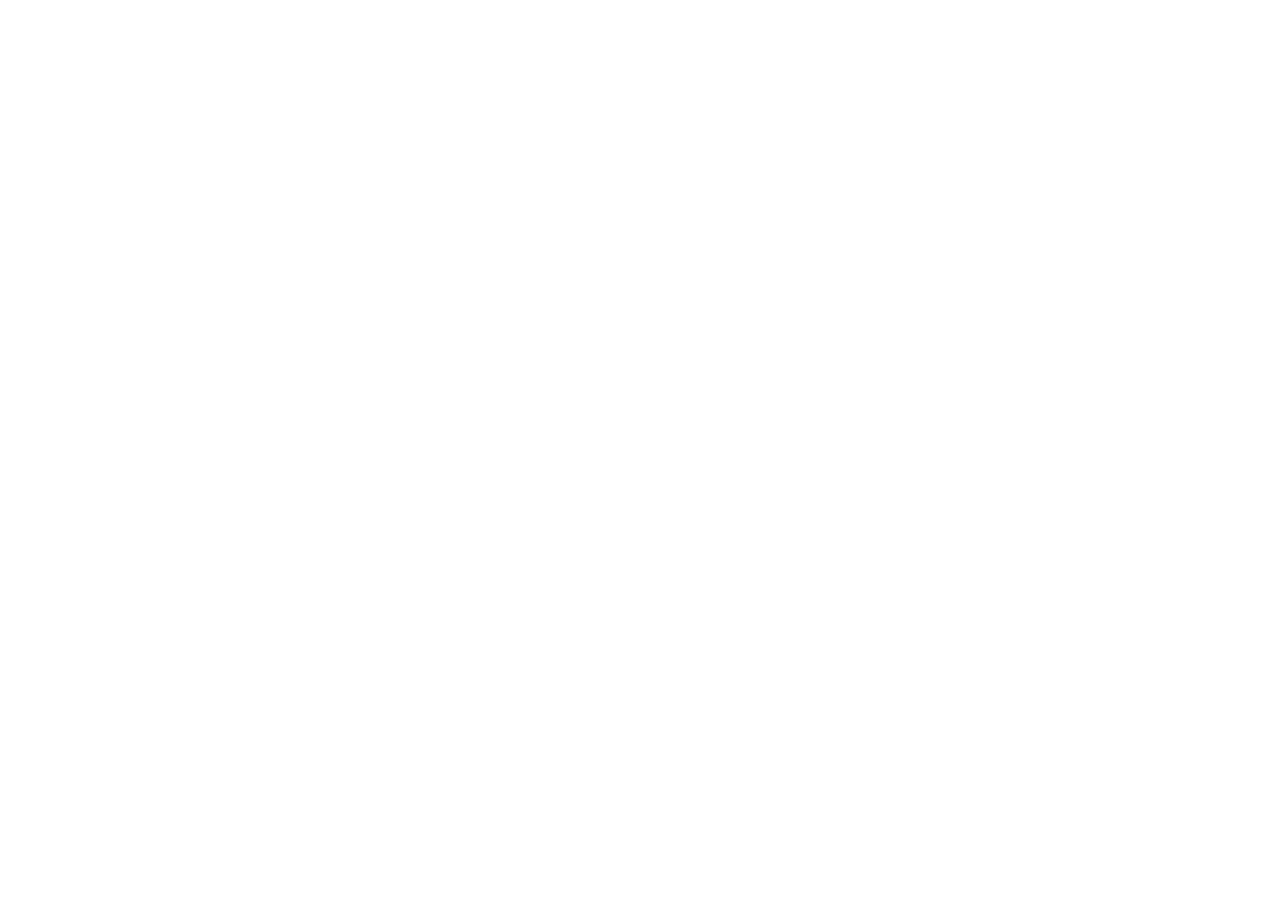
==== index.html @ 223f1723 "登录和注册" ====
<!DOCTYPE html>
<html lang="zh-CN">

<head>
    <meta charset="UTF-8">
    <meta name="viewport" content="width=device-width, initial-scale=1.0">
    <title>Document</title>
</head>

<body>

</body>

</html>
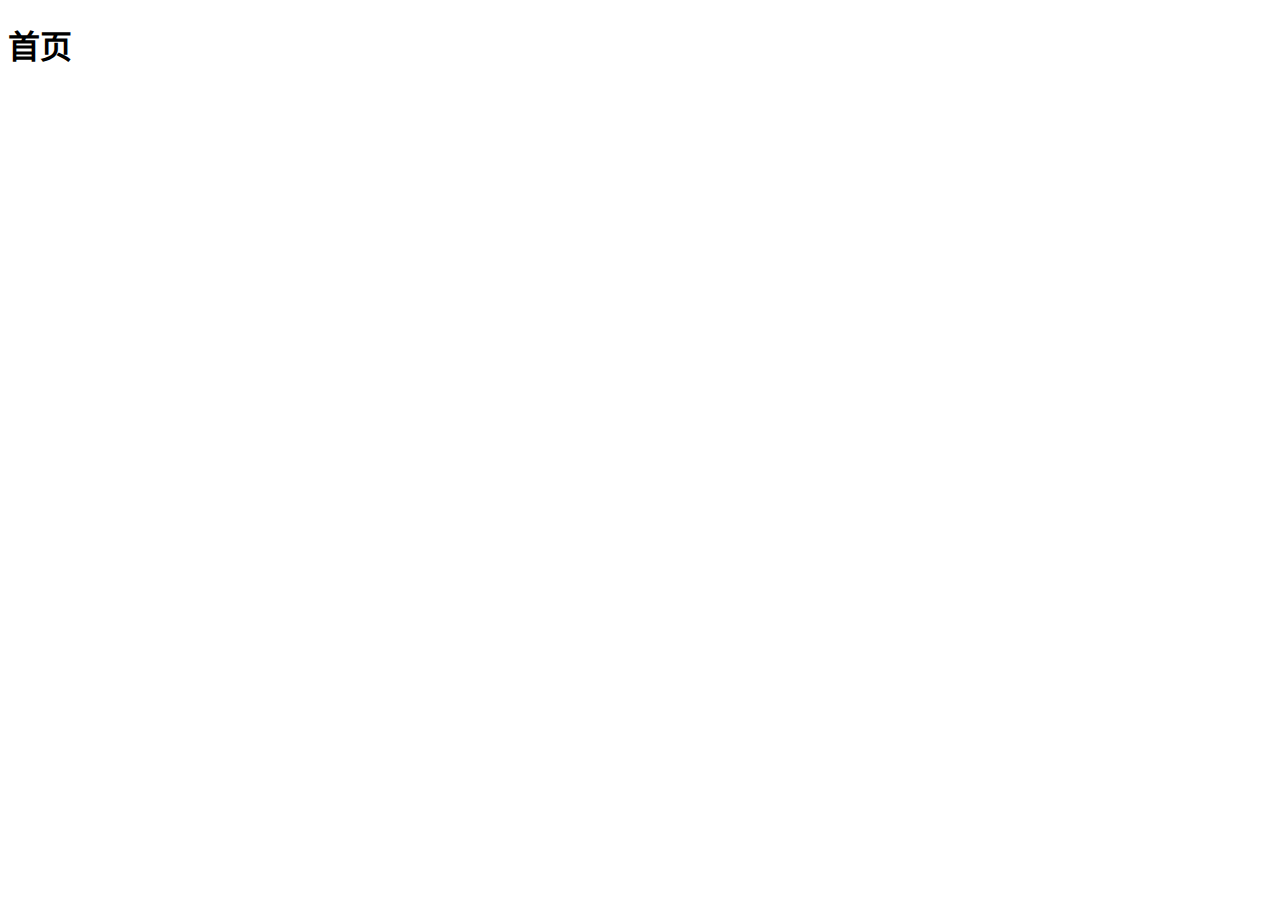
==== commit 1a90b1d8: "登录和注册功能完成" ====
--- a/index.html
+++ b/index.html
@@ -8,7 +8,7 @@
 </head>
 
 <body>
-
+    <h1>首页</h1>
 </body>
 
 </html>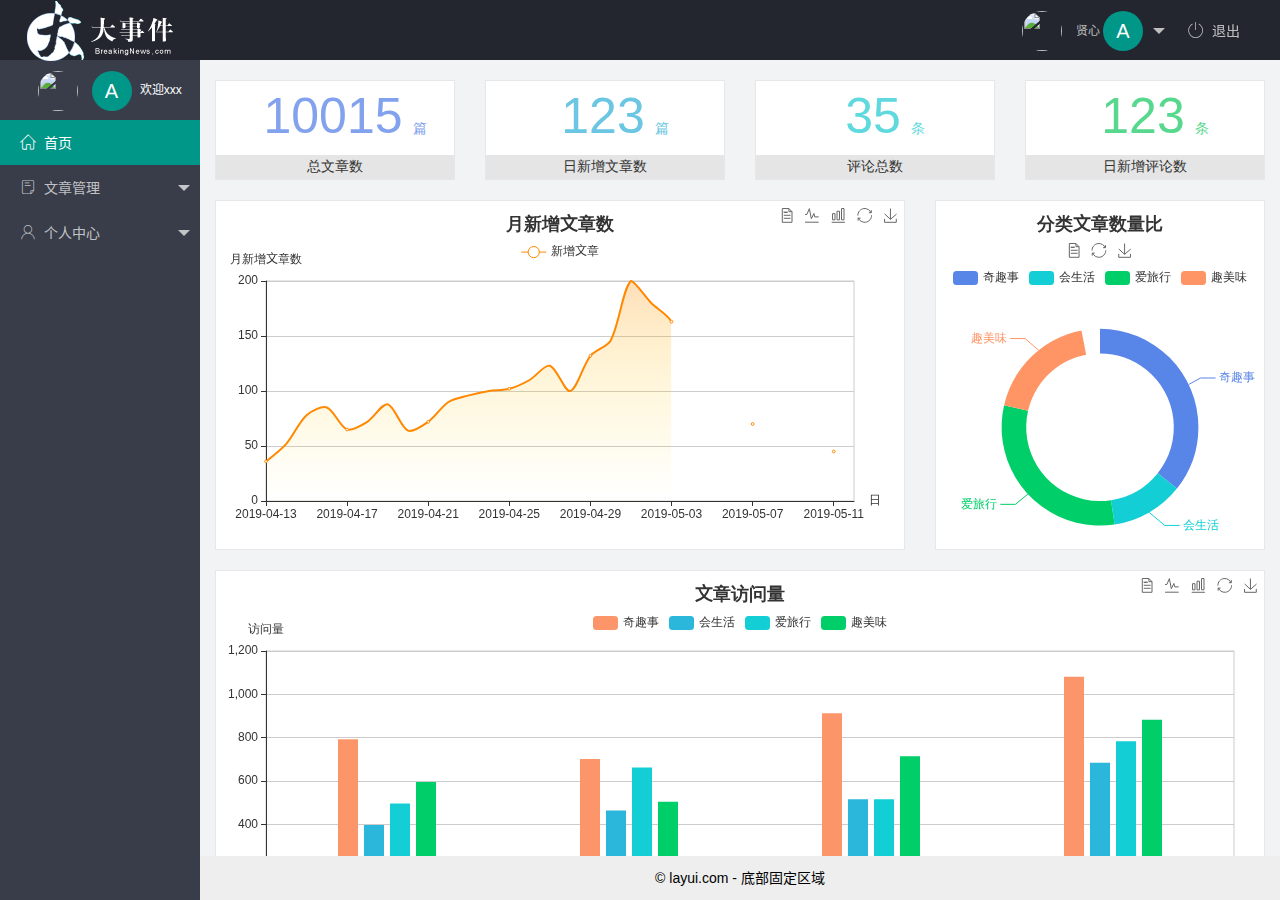
==== commit 6b4eba27: "主页功能完成" ====
--- a/index.html
+++ b/index.html
@@ -4,11 +4,83 @@
 <head>
     <meta charset="UTF-8">
     <meta name="viewport" content="width=device-width, initial-scale=1.0">
-    <title>Document</title>
+    <title>大事件后天首页</title>
+    <link rel="stylesheet" href="/assets/lib/layui/css/layui.css">
+    <!-- 第三方图标字体库 -->
+    <link rel="stylesheet" href="/assets/fonts/iconfont.css">
+    <link rel="stylesheet" href="/assets/css/index.css">
 </head>
 
-<body>
-    <h1>首页</h1>
+<body class="layui-layout-body">
+    <div class="layui-layout layui-layout-admin">
+        <div class="layui-header">
+            <div class="layui-logo">
+                <img src="/assets/images/logo.png" alt="">
+            </div>
+            <ul class="layui-nav layui-layout-right">
+                <li class="layui-nav-item">
+                    <!-- 顶部头像 -->
+                    <a href="javascript:;" class="userinfo">
+                        <img src="http://t.cn/RCzsdCq" class="layui-nav-img"> 贤心
+                        <span class="text-avatar">A</span>
+                    </a>
+                    <dl class="layui-nav-child">
+                        <dd><a href="">基本资料</a></dd>
+                        <dd><a href="">更换头像</a></dd>
+                        <dd><a href="">重置密码</a></dd>
+                    </dl>
+                </li>
+                <li class="layui-nav-item"><a href="javascript:;" id="btnLogout"><span class="iconfont">&#xe865;</span>退出</a></li>
+            </ul>
+        </div>
+
+        <div class="layui-side layui-bg-black">
+            <div class="layui-side-scroll">
+                <!-- 侧边栏头像去 -->
+                <div class="userinfo">
+                    <img src="http://t.cn/RCzsdCq" class="layui-nav-img">
+                    <span class="text-avatar">A</span>
+                    <span id="welcome">欢迎xxx</span>
+                </div>
+                <!-- 左侧导航区域（可配合layui已有的垂直导航） -->
+                <ul class="layui-nav layui-nav-tree" lay-shrink="all">
+                    <li class="layui-nav-item layui-this"><a href="/home/dashboard.html" target="fm"><span class="iconfont">&#xe6a9;</span>首页</a></li>
+                    <!-- 删除类，不让默认展开，layui-nav-itemed -->
+                    <li class="layui-nav-item">
+                        <a class="" href="javascript:;"><span class="iconfont">&#xe615;</span>文章管理</a>
+                        <dl class="layui-nav-child">
+                            <dd><a href="javascript:;"><i class="layui-icon layui-icon-app"></i> 文章类别</a></dd>
+                            <dd><a href="javascript:;"><i class="layui-icon layui-icon-list"></i>文章列表</a></dd>
+                            <dd><a href="javascript:;"><i class="layui-icon layui-icon-app"></i>发布文章</a></dd>
+                        </dl>
+                    </li>
+                    <li class="layui-nav-item">
+                        <a href="javascript:;"><span class="iconfont">&#xe614;</span>个人中心</a>
+                        <dl class="layui-nav-child">
+                            <dd><a href="javascript:;"><i class="layui-icon layui-icon-app"></i>基本资料</a></dd>
+                            <dd><a href="javascript:;"><i class="layui-icon layui-icon-app"></i>更换头像</a></dd>
+                            <dd><a href="javascript:;"><i class="layui-icon layui-icon-set-sm"></i>重置密码</a></dd>
+                        </dl>
+                    </li>
+
+                </ul>
+            </div>
+        </div>
+
+        <div class="layui-body">
+            <!-- 内容主体区域 -->
+            <iframe name="fm" src="/home/dashboard.html" frameborder="0"></iframe>
+        </div>
+
+        <div class="layui-footer">
+            <!-- 底部固定区域 -->
+            © layui.com - 底部固定区域
+        </div>
+    </div>
+    <script src="/assets/lib/layui/layui.all.js"></script>
+    <script src="/assets/lib/jquery.js"></script>
+    <script src="/assets/js/baseAPI.js"></script>
+    <script src="/assets/js/index.js"></script>
 </body>
 
 </html>--- a/assets/lib/layui/css/layui.css
+++ b/assets/lib/layui/css/layui.css
@@ -0,0 +1,2 @@
+/** layui-v2.5.5 MIT License By https://www.layui.com */
+ .layui-inline,img{display:inline-block;vertical-align:middle}h1,h2,h3,h4,h5,h6{font-weight:400}.layui-edge,.layui-header,.layui-inline,.layui-main{position:relative}.layui-body,.layui-edge,.layui-elip{overflow:hidden}.layui-btn,.layui-edge,.layui-inline,img{vertical-align:middle}.layui-btn,.layui-disabled,.layui-icon,.layui-unselect{-moz-user-select:none;-webkit-user-select:none;-ms-user-select:none}.layui-elip,.layui-form-checkbox span,.layui-form-pane .layui-form-label{text-overflow:ellipsis;white-space:nowrap}.layui-breadcrumb,.layui-tree-btnGroup{visibility:hidden}blockquote,body,button,dd,div,dl,dt,form,h1,h2,h3,h4,h5,h6,input,li,ol,p,pre,td,textarea,th,ul{margin:0;padding:0;-webkit-tap-highlight-color:rgba(0,0,0,0)}a:active,a:hover{outline:0}img{border:none}li{list-style:none}table{border-collapse:collapse;border-spacing:0}h4,h5,h6{font-size:100%}button,input,optgroup,option,select,textarea{font-family:inherit;font-size:inherit;font-style:inherit;font-weight:inherit;outline:0}pre{white-space:pre-wrap;white-space:-moz-pre-wrap;white-space:-pre-wrap;white-space:-o-pre-wrap;word-wrap:break-word}body{line-height:24px;font:14px Helvetica Neue,Helvetica,PingFang SC,Tahoma,Arial,sans-serif}hr{height:1px;margin:10px 0;border:0;clear:both}a{color:#333;text-decoration:none}a:hover{color:#777}a cite{font-style:normal;*cursor:pointer}.layui-border-box,.layui-border-box *{box-sizing:border-box}.layui-box,.layui-box *{box-sizing:content-box}.layui-clear{clear:both;*zoom:1}.layui-clear:after{content:'\20';clear:both;*zoom:1;display:block;height:0}.layui-inline{*display:inline;*zoom:1}.layui-edge{display:inline-block;width:0;height:0;border-width:6px;border-style:dashed;border-color:transparent}.layui-edge-top{top:-4px;border-bottom-color:#999;border-bottom-style:solid}.layui-edge-right{border-left-color:#999;border-left-style:solid}.layui-edge-bottom{top:2px;border-top-color:#999;border-top-style:solid}.layui-edge-left{border-right-color:#999;border-right-style:solid}.layui-disabled,.layui-disabled:hover{color:#d2d2d2!important;cursor:not-allowed!important}.layui-circle{border-radius:100%}.layui-show{display:block!important}.layui-hide{display:none!important}@font-face{font-family:layui-icon;src:url(../font/iconfont.eot?v=250);src:url(../font/iconfont.eot?v=250#iefix) format('embedded-opentype'),url(../font/iconfont.woff2?v=250) format('woff2'),url(../font/iconfont.woff?v=250) format('woff'),url(../font/iconfont.ttf?v=250) format('truetype'),url(../font/iconfont.svg?v=250#layui-icon) format('svg')}.layui-icon{font-family:layui-icon!important;font-size:16px;font-style:normal;-webkit-font-smoothing:antialiased;-moz-osx-font-smoothing:grayscale}.layui-icon-reply-fill:before{content:"\e611"}.layui-icon-set-fill:before{content:"\e614"}.layui-icon-menu-fill:before{content:"\e60f"}.layui-icon-search:before{content:"\e615"}.layui-icon-share:before{content:"\e641"}.layui-icon-set-sm:before{content:"\e620"}.layui-icon-engine:before{content:"\e628"}.layui-icon-close:before{content:"\1006"}.layui-icon-close-fill:before{content:"\1007"}.layui-icon-chart-screen:before{content:"\e629"}.layui-icon-star:before{content:"\e600"}.layui-icon-circle-dot:before{content:"\e617"}.layui-icon-chat:before{content:"\e606"}.layui-icon-release:before{content:"\e609"}.layui-icon-list:before{content:"\e60a"}.layui-icon-chart:before{content:"\e62c"}.layui-icon-ok-circle:before{content:"\1005"}.layui-icon-layim-theme:before{content:"\e61b"}.layui-icon-table:before{content:"\e62d"}.layui-icon-right:before{content:"\e602"}.layui-icon-left:before{content:"\e603"}.layui-icon-cart-simple:before{content:"\e698"}.layui-icon-face-cry:before{content:"\e69c"}.layui-icon-face-smile:before{content:"\e6af"}.layui-icon-survey:before{content:"\e6b2"}.layui-icon-tree:before{content:"\e62e"}.layui-icon-upload-circle:before{content:"\e62f"}.layui-icon-add-circle:before{content:"\e61f"}.layui-icon-download-circle:before{content:"\e601"}.layui-icon-templeate-1:before{content:"\e630"}.layui-icon-util:before{content:"\e631"}.layui-icon-face-surprised:before{content:"\e664"}.layui-icon-edit:before{content:"\e642"}.layui-icon-speaker:before{content:"\e645"}.layui-icon-down:before{content:"\e61a"}.layui-icon-file:before{content:"\e621"}.layui-icon-layouts:before{content:"\e632"}.layui-icon-rate-half:before{content:"\e6c9"}.layui-icon-add-circle-fine:before{content:"\e608"}.layui-icon-prev-circle:before{content:"\e633"}.layui-icon-read:before{content:"\e705"}.layui-icon-404:before{content:"\e61c"}.layui-icon-carousel:before{content:"\e634"}.layui-icon-help:before{content:"\e607"}.layui-icon-code-circle:before{content:"\e635"}.layui-icon-water:before{content:"\e636"}.layui-icon-username:before{content:"\e66f"}.layui-icon-find-fill:before{content:"\e670"}.layui-icon-about:before{content:"\e60b"}.layui-icon-location:before{content:"\e715"}.layui-icon-up:before{content:"\e619"}.layui-icon-pause:before{content:"\e651"}.layui-icon-date:before{content:"\e637"}.layui-icon-layim-uploadfile:before{content:"\e61d"}.layui-icon-delete:before{content:"\e640"}.layui-icon-play:before{content:"\e652"}.layui-icon-top:before{content:"\e604"}.layui-icon-friends:before{content:"\e612"}.layui-icon-refresh-3:before{content:"\e9aa"}.layui-icon-ok:before{content:"\e605"}.layui-icon-layer:before{content:"\e638"}.layui-icon-face-smile-fine:before{content:"\e60c"}.layui-icon-dollar:before{content:"\e659"}.layui-icon-group:before{content:"\e613"}.layui-icon-layim-download:before{content:"\e61e"}.layui-icon-picture-fine:before{content:"\e60d"}.layui-icon-link:before{content:"\e64c"}.layui-icon-diamond:before{content:"\e735"}.layui-icon-log:before{content:"\e60e"}.layui-icon-rate-solid:before{content:"\e67a"}.layui-icon-fonts-del:before{content:"\e64f"}.layui-icon-unlink:before{content:"\e64d"}.layui-icon-fonts-clear:before{content:"\e639"}.layui-icon-triangle-r:before{content:"\e623"}.layui-icon-circle:before{content:"\e63f"}.layui-icon-radio:before{content:"\e643"}.layui-icon-align-center:before{content:"\e647"}.layui-icon-align-right:before{content:"\e648"}.layui-icon-align-left:before{content:"\e649"}.layui-icon-loading-1:before{content:"\e63e"}.layui-icon-return:before{content:"\e65c"}.layui-icon-fonts-strong:before{content:"\e62b"}.layui-icon-upload:before{content:"\e67c"}.layui-icon-dialogue:before{content:"\e63a"}.layui-icon-video:before{content:"\e6ed"}.layui-icon-headset:before{content:"\e6fc"}.layui-icon-cellphone-fine:before{content:"\e63b"}.layui-icon-add-1:before{content:"\e654"}.layui-icon-face-smile-b:before{content:"\e650"}.layui-icon-fonts-html:before{content:"\e64b"}.layui-icon-form:before{content:"\e63c"}.layui-icon-cart:before{content:"\e657"}.layui-icon-camera-fill:before{content:"\e65d"}.layui-icon-tabs:before{content:"\e62a"}.layui-icon-fonts-code:before{content:"\e64e"}.layui-icon-fire:before{content:"\e756"}.layui-icon-set:before{content:"\e716"}.layui-icon-fonts-u:before{content:"\e646"}.layui-icon-triangle-d:before{content:"\e625"}.layui-icon-tips:before{content:"\e702"}.layui-icon-picture:before{content:"\e64a"}.layui-icon-more-vertical:before{content:"\e671"}.layui-icon-flag:before{content:"\e66c"}.layui-icon-loading:before{content:"\e63d"}.layui-icon-fonts-i:before{content:"\e644"}.layui-icon-refresh-1:before{content:"\e666"}.layui-icon-rmb:before{content:"\e65e"}.layui-icon-home:before{content:"\e68e"}.layui-icon-user:before{content:"\e770"}.layui-icon-notice:before{content:"\e667"}.layui-icon-login-weibo:before{content:"\e675"}.layui-icon-voice:before{content:"\e688"}.layui-icon-upload-drag:before{content:"\e681"}.layui-icon-login-qq:before{content:"\e676"}.layui-icon-snowflake:before{content:"\e6b1"}.layui-icon-file-b:before{content:"\e655"}.layui-icon-template:before{content:"\e663"}.layui-icon-auz:before{content:"\e672"}.layui-icon-console:before{content:"\e665"}.layui-icon-app:before{content:"\e653"}.layui-icon-prev:before{content:"\e65a"}.layui-icon-website:before{content:"\e7ae"}.layui-icon-next:before{content:"\e65b"}.layui-icon-component:before{content:"\e857"}.layui-icon-more:before{content:"\e65f"}.layui-icon-login-wechat:before{content:"\e677"}.layui-icon-shrink-right:before{content:"\e668"}.layui-icon-spread-left:before{content:"\e66b"}.layui-icon-camera:before{content:"\e660"}.layui-icon-note:before{content:"\e66e"}.layui-icon-refresh:before{content:"\e669"}.layui-icon-female:before{content:"\e661"}.layui-icon-male:before{content:"\e662"}.layui-icon-password:before{content:"\e673"}.layui-icon-senior:before{content:"\e674"}.layui-icon-theme:before{content:"\e66a"}.layui-icon-tread:before{content:"\e6c5"}.layui-icon-praise:before{content:"\e6c6"}.layui-icon-star-fill:before{content:"\e658"}.layui-icon-rate:before{content:"\e67b"}.layui-icon-template-1:before{content:"\e656"}.layui-icon-vercode:before{content:"\e679"}.layui-icon-cellphone:before{content:"\e678"}.layui-icon-screen-full:before{content:"\e622"}.layui-icon-screen-restore:before{content:"\e758"}.layui-icon-cols:before{content:"\e610"}.layui-icon-export:before{content:"\e67d"}.layui-icon-print:before{content:"\e66d"}.layui-icon-slider:before{content:"\e714"}.layui-icon-addition:before{content:"\e624"}.layui-icon-subtraction:before{content:"\e67e"}.layui-icon-service:before{content:"\e626"}.layui-icon-transfer:before{content:"\e691"}.layui-main{width:1140px;margin:0 auto}.layui-header{z-index:1000;height:60px}.layui-header a:hover{transition:all .5s;-webkit-transition:all .5s}.layui-side{position:fixed;left:0;top:0;bottom:0;z-index:999;width:200px;overflow-x:hidden}.layui-side-scroll{position:relative;width:220px;height:100%;overflow-x:hidden}.layui-body{position:absolute;left:200px;right:0;top:0;bottom:0;z-index:998;width:auto;overflow-y:auto;box-sizing:border-box}.layui-layout-body{overflow:hidden}.layui-layout-admin .layui-header{background-color:#23262E}.layui-layout-admin .layui-side{top:60px;width:200px;overflow-x:hidden}.layui-layout-admin .layui-body{position:fixed;top:60px;bottom:44px}.layui-layout-admin .layui-main{width:auto;margin:0 15px}.layui-layout-admin .layui-footer{position:fixed;left:200px;right:0;bottom:0;height:44px;line-height:44px;padding:0 15px;background-color:#eee}.layui-layout-admin .layui-logo{position:absolute;left:0;top:0;width:200px;height:100%;line-height:60px;text-align:center;color:#009688;font-size:16px}.layui-layout-admin .layui-header .layui-nav{background:0 0}.layui-layout-left{position:absolute!important;left:200px;top:0}.layui-layout-right{position:absolute!important;right:0;top:0}.layui-container{position:relative;margin:0 auto;padding:0 15px;box-sizing:border-box}.layui-fluid{position:relative;margin:0 auto;padding:0 15px}.layui-row:after,.layui-row:before{content:'';display:block;clear:both}.layui-col-lg1,.layui-col-lg10,.layui-col-lg11,.layui-col-lg12,.layui-col-lg2,.layui-col-lg3,.layui-col-lg4,.layui-col-lg5,.layui-col-lg6,.layui-col-lg7,.layui-col-lg8,.layui-col-lg9,.layui-col-md1,.layui-col-md10,.layui-col-md11,.layui-col-md12,.layui-col-md2,.layui-col-md3,.layui-col-md4,.layui-col-md5,.layui-col-md6,.layui-col-md7,.layui-col-md8,.layui-col-md9,.layui-col-sm1,.layui-col-sm10,.layui-col-sm11,.layui-col-sm12,.layui-col-sm2,.layui-col-sm3,.layui-col-sm4,.layui-col-sm5,.layui-col-sm6,.layui-col-sm7,.layui-col-sm8,.layui-col-sm9,.layui-col-xs1,.layui-col-xs10,.layui-col-xs11,.layui-col-xs12,.layui-col-xs2,.layui-col-xs3,.layui-col-xs4,.layui-col-xs5,.layui-col-xs6,.layui-col-xs7,.layui-col-xs8,.layui-col-xs9{position:relative;display:block;box-sizing:border-box}.layui-col-xs1,.layui-col-xs10,.layui-col-xs11,.layui-col-xs12,.layui-col-xs2,.layui-col-xs3,.layui-col-xs4,.layui-col-xs5,.layui-col-xs6,.layui-col-xs7,.layui-col-xs8,.layui-col-xs9{float:left}.layui-col-xs1{width:8.33333333%}.layui-col-xs2{width:16.66666667%}.layui-col-xs3{width:25%}.layui-col-xs4{width:33.33333333%}.layui-col-xs5{width:41.66666667%}.layui-col-xs6{width:50%}.layui-col-xs7{width:58.33333333%}.layui-col-xs8{width:66.66666667%}.layui-col-xs9{width:75%}.layui-col-xs10{width:83.33333333%}.layui-col-xs11{width:91.66666667%}.layui-col-xs12{width:100%}.layui-col-xs-offset1{margin-left:8.33333333%}.layui-col-xs-offset2{margin-left:16.66666667%}.layui-col-xs-offset3{margin-left:25%}.layui-col-xs-offset4{margin-left:33.33333333%}.layui-col-xs-offset5{margin-left:41.66666667%}.layui-col-xs-offset6{margin-left:50%}.layui-col-xs-offset7{margin-left:58.33333333%}.layui-col-xs-offset8{margin-left:66.66666667%}.layui-col-xs-offset9{margin-left:75%}.layui-col-xs-offset10{margin-left:83.33333333%}.layui-col-xs-offset11{margin-left:91.66666667%}.layui-col-xs-offset12{margin-left:100%}@media screen and (max-width:768px){.layui-hide-xs{display:none!important}.layui-show-xs-block{display:block!important}.layui-show-xs-inline{display:inline!important}.layui-show-xs-inline-block{display:inline-block!important}}@media screen and (min-width:768px){.layui-container{width:750px}.layui-hide-sm{display:none!important}.layui-show-sm-block{display:block!important}.layui-show-sm-inline{display:inline!important}.layui-show-sm-inline-block{display:inline-block!important}.layui-col-sm1,.layui-col-sm10,.layui-col-sm11,.layui-col-sm12,.layui-col-sm2,.layui-col-sm3,.layui-col-sm4,.layui-col-sm5,.layui-col-sm6,.layui-col-sm7,.layui-col-sm8,.layui-col-sm9{float:left}.layui-col-sm1{width:8.33333333%}.layui-col-sm2{width:16.66666667%}.layui-col-sm3{width:25%}.layui-col-sm4{width:33.33333333%}.layui-col-sm5{width:41.66666667%}.layui-col-sm6{width:50%}.layui-col-sm7{width:58.33333333%}.layui-col-sm8{width:66.66666667%}.layui-col-sm9{width:75%}.layui-col-sm10{width:83.33333333%}.layui-col-sm11{width:91.66666667%}.layui-col-sm12{width:100%}.layui-col-sm-offset1{margin-left:8.33333333%}.layui-col-sm-offset2{margin-left:16.66666667%}.layui-col-sm-offset3{margin-left:25%}.layui-col-sm-offset4{margin-left:33.33333333%}.layui-col-sm-offset5{margin-left:41.66666667%}.layui-col-sm-offset6{margin-left:50%}.layui-col-sm-offset7{margin-left:58.33333333%}.layui-col-sm-offset8{margin-left:66.66666667%}.layui-col-sm-offset9{margin-left:75%}.layui-col-sm-offset10{margin-left:83.33333333%}.layui-col-sm-offset11{margin-left:91.66666667%}.layui-col-sm-offset12{margin-left:100%}}@media screen and (min-width:992px){.layui-container{width:970px}.layui-hide-md{display:none!important}.layui-show-md-block{display:block!important}.layui-show-md-inline{display:inline!important}.layui-show-md-inline-block{display:inline-block!important}.layui-col-md1,.layui-col-md10,.layui-col-md11,.layui-col-md12,.layui-col-md2,.layui-col-md3,.layui-col-md4,.layui-col-md5,.layui-col-md6,.layui-col-md7,.layui-col-md8,.layui-col-md9{float:left}.layui-col-md1{width:8.33333333%}.layui-col-md2{width:16.66666667%}.layui-col-md3{width:25%}.layui-col-md4{width:33.33333333%}.layui-col-md5{width:41.66666667%}.layui-col-md6{width:50%}.layui-col-md7{width:58.33333333%}.layui-col-md8{width:66.66666667%}.layui-col-md9{width:75%}.layui-col-md10{width:83.33333333%}.layui-col-md11{width:91.66666667%}.layui-col-md12{width:100%}.layui-col-md-offset1{margin-left:8.33333333%}.layui-col-md-offset2{margin-left:16.66666667%}.layui-col-md-offset3{margin-left:25%}.layui-col-md-offset4{margin-left:33.33333333%}.layui-col-md-offset5{margin-left:41.66666667%}.layui-col-md-offset6{margin-left:50%}.layui-col-md-offset7{margin-left:58.33333333%}.layui-col-md-offset8{margin-left:66.66666667%}.layui-col-md-offset9{margin-left:75%}.layui-col-md-offset10{margin-left:83.33333333%}.layui-col-md-offset11{margin-left:91.66666667%}.layui-col-md-offset12{margin-left:100%}}@media screen and (min-width:1200px){.layui-container{width:1170px}.layui-hide-lg{display:none!important}.layui-show-lg-block{display:block!important}.layui-show-lg-inline{display:inline!important}.layui-show-lg-inline-block{display:inline-block!important}.layui-col-lg1,.layui-col-lg10,.layui-col-lg11,.layui-col-lg12,.layui-col-lg2,.layui-col-lg3,.layui-col-lg4,.layui-col-lg5,.layui-col-lg6,.layui-col-lg7,.layui-col-lg8,.layui-col-lg9{float:left}.layui-col-lg1{width:8.33333333%}.layui-col-lg2{width:16.66666667%}.layui-col-lg3{width:25%}.layui-col-lg4{width:33.33333333%}.layui-col-lg5{width:41.66666667%}.layui-col-lg6{width:50%}.layui-col-lg7{width:58.33333333%}.layui-col-lg8{width:66.66666667%}.layui-col-lg9{width:75%}.layui-col-lg10{width:83.33333333%}.layui-col-lg11{width:91.66666667%}.layui-col-lg12{width:100%}.layui-col-lg-offset1{margin-left:8.33333333%}.layui-col-lg-offset2{margin-left:16.66666667%}.layui-col-lg-offset3{margin-left:25%}.layui-col-lg-offset4{margin-left:33.33333333%}.layui-col-lg-offset5{margin-left:41.66666667%}.layui-col-lg-offset6{margin-left:50%}.layui-col-lg-offset7{margin-left:58.33333333%}.layui-col-lg-offset8{margin-left:66.66666667%}.layui-col-lg-offset9{margin-left:75%}.layui-col-lg-offset10{margin-left:83.33333333%}.layui-col-lg-offset11{margin-left:91.66666667%}.layui-col-lg-offset12{margin-left:100%}}.layui-col-space1{margin:-.5px}.layui-col-space1>*{padding:.5px}.layui-col-space3{margin:-1.5px}.layui-col-space3>*{padding:1.5px}.layui-col-space5{margin:-2.5px}.layui-col-space5>*{padding:2.5px}.layui-col-space8{margin:-3.5px}.layui-col-space8>*{padding:3.5px}.layui-col-space10{margin:-5px}.layui-col-space10>*{padding:5px}.layui-col-space12{margin:-6px}.layui-col-space12>*{padding:6px}.layui-col-space15{margin:-7.5px}.layui-col-space15>*{padding:7.5px}.layui-col-space18{margin:-9px}.layui-col-space18>*{padding:9px}.layui-col-space20{margin:-10px}.layui-col-space20>*{padding:10px}.layui-col-space22{margin:-11px}.layui-col-space22>*{padding:11px}.layui-col-space25{margin:-12.5px}.layui-col-space25>*{padding:12.5px}.layui-col-space30{margin:-15px}.layui-col-space30>*{padding:15px}.layui-btn,.layui-input,.layui-select,.layui-textarea,.layui-upload-button{outline:0;-webkit-appearance:none;transition:all .3s;-webkit-transition:all .3s;box-sizing:border-box}.layui-elem-quote{margin-bottom:10px;padding:15px;line-height:22px;border-left:5px solid #009688;border-radius:0 2px 2px 0;background-color:#f2f2f2}.layui-quote-nm{border-style:solid;border-width:1px 1px 1px 5px;background:0 0}.layui-elem-field{margin-bottom:10px;padding:0;border-width:1px;border-style:solid}.layui-elem-field legend{margin-left:20px;padding:0 10px;font-size:20px;font-weight:300}.layui-field-title{margin:10px 0 20px;border-width:1px 0 0}.layui-field-box{padding:10px 15px}.layui-field-title .layui-field-box{padding:10px 0}.layui-progress{position:relative;height:6px;border-radius:20px;background-color:#e2e2e2}.layui-progress-bar{position:absolute;left:0;top:0;width:0;max-width:100%;height:6px;border-radius:20px;text-align:right;background-color:#5FB878;transition:all .3s;-webkit-transition:all .3s}.layui-progress-big,.layui-progress-big .layui-progress-bar{height:18px;line-height:18px}.layui-progress-text{position:relative;top:-20px;line-height:18px;font-size:12px;color:#666}.layui-progress-big .layui-progress-text{position:static;padding:0 10px;color:#fff}.layui-collapse{border-width:1px;border-style:solid;border-radius:2px}.layui-colla-content,.layui-colla-item{border-top-width:1px;border-top-style:solid}.layui-colla-item:first-child{border-top:none}.layui-colla-title{position:relative;height:42px;line-height:42px;padding:0 15px 0 35px;color:#333;background-color:#f2f2f2;cursor:pointer;font-size:14px;overflow:hidden}.layui-colla-content{display:none;padding:10px 15px;line-height:22px;color:#666}.layui-colla-icon{position:absolute;left:15px;top:0;font-size:14px}.layui-card{margin-bottom:15px;border-radius:2px;background-color:#fff;box-shadow:0 1px 2px 0 rgba(0,0,0,.05)}.layui-card:last-child{margin-bottom:0}.layui-card-header{position:relative;height:42px;line-height:42px;padding:0 15px;border-bottom:1px solid #f6f6f6;color:#333;border-radius:2px 2px 0 0;font-size:14px}.layui-bg-black,.layui-bg-blue,.layui-bg-cyan,.layui-bg-green,.layui-bg-orange,.layui-bg-red{color:#fff!important}.layui-card-body{position:relative;padding:10px 15px;line-height:24px}.layui-card-body[pad15]{padding:15px}.layui-card-body[pad20]{padding:20px}.layui-card-body .layui-table{margin:5px 0}.layui-card .layui-tab{margin:0}.layui-panel-window{position:relative;padding:15px;border-radius:0;border-top:5px solid #E6E6E6;background-color:#fff}.layui-auxiliar-moving{position:fixed;left:0;right:0;top:0;bottom:0;width:100%;height:100%;background:0 0;z-index:9999999999}.layui-form-label,.layui-form-mid,.layui-form-select,.layui-input-block,.layui-input-inline,.layui-textarea{position:relative}.layui-bg-red{background-color:#FF5722!important}.layui-bg-orange{background-color:#FFB800!important}.layui-bg-green{background-color:#009688!important}.layui-bg-cyan{background-color:#2F4056!important}.layui-bg-blue{background-color:#1E9FFF!important}.layui-bg-black{background-color:#393D49!important}.layui-bg-gray{background-color:#eee!important;color:#666!important}.layui-badge-rim,.layui-colla-content,.layui-colla-item,.layui-collapse,.layui-elem-field,.layui-form-pane .layui-form-item[pane],.layui-form-pane .layui-form-label,.layui-input,.layui-layedit,.layui-layedit-tool,.layui-quote-nm,.layui-select,.layui-tab-bar,.layui-tab-card,.layui-tab-title,.layui-tab-title .layui-this:after,.layui-textarea{border-color:#e6e6e6}.layui-timeline-item:before,hr{background-color:#e6e6e6}.layui-text{line-height:22px;font-size:14px;color:#666}.layui-text h1,.layui-text h2,.layui-text h3{font-weight:500;color:#333}.layui-text h1{font-size:30px}.layui-text h2{font-size:24px}.layui-text h3{font-size:18px}.layui-text a:not(.layui-btn){color:#01AAED}.layui-text a:not(.layui-btn):hover{text-decoration:underline}.layui-text ul{padding:5px 0 5px 15px}.layui-text ul li{margin-top:5px;list-style-type:disc}.layui-text em,.layui-word-aux{color:#999!important;padding:0 5px!important}.layui-btn{display:inline-block;height:38px;line-height:38px;padding:0 18px;background-color:#009688;color:#fff;white-space:nowrap;text-align:center;font-size:14px;border:none;border-radius:2px;cursor:pointer}.layui-btn:hover{opacity:.8;filter:alpha(opacity=80);color:#fff}.layui-btn:active{opacity:1;filter:alpha(opacity=100)}.layui-btn+.layui-btn{margin-left:10px}.layui-btn-container{font-size:0}.layui-btn-container .layui-btn{margin-right:10px;margin-bottom:10px}.layui-btn-container .layui-btn+.layui-btn{margin-left:0}.layui-table .layui-btn-container .layui-btn{margin-bottom:9px}.layui-btn-radius{border-radius:100px}.layui-btn .layui-icon{margin-right:3px;font-size:18px;vertical-align:bottom;vertical-align:middle\9}.layui-btn-primary{border:1px solid #C9C9C9;background-color:#fff;color:#555}.layui-btn-primary:hover{border-color:#009688;color:#333}.layui-btn-normal{background-color:#1E9FFF}.layui-btn-warm{background-color:#FFB800}.layui-btn-danger{background-color:#FF5722}.layui-btn-checked{background-color:#5FB878}.layui-btn-disabled,.layui-btn-disabled:active,.layui-btn-disabled:hover{border:1px solid #e6e6e6;background-color:#FBFBFB;color:#C9C9C9;cursor:not-allowed;opacity:1}.layui-btn-lg{height:44px;line-height:44px;padding:0 25px;font-size:16px}.layui-btn-sm{height:30px;line-height:30px;padding:0 10px;font-size:12px}.layui-btn-sm i{font-size:16px!important}.layui-btn-xs{height:22px;line-height:22px;padding:0 5px;font-size:12px}.layui-btn-xs i{font-size:14px!important}.layui-btn-group{display:inline-block;vertical-align:middle;font-size:0}.layui-btn-group .layui-btn{margin-left:0!important;margin-right:0!important;border-left:1px solid rgba(255,255,255,.5);border-radius:0}.layui-btn-group .layui-btn-primary{border-left:none}.layui-btn-group .layui-btn-primary:hover{border-color:#C9C9C9;color:#009688}.layui-btn-group .layui-btn:first-child{border-left:none;border-radius:2px 0 0 2px}.layui-btn-group .layui-btn-primary:first-child{border-left:1px solid #c9c9c9}.layui-btn-group .layui-btn:last-child{border-radius:0 2px 2px 0}.layui-btn-group .layui-btn+.layui-btn{margin-left:0}.layui-btn-group+.layui-btn-group{margin-left:10px}.layui-btn-fluid{width:100%}.layui-input,.layui-select,.layui-textarea{height:38px;line-height:1.3;line-height:38px\9;border-width:1px;border-style:solid;background-color:#fff;border-radius:2px}.layui-input::-webkit-input-placeholder,.layui-select::-webkit-input-placeholder,.layui-textarea::-webkit-input-placeholder{line-height:1.3}.layui-input,.layui-textarea{display:block;width:100%;padding-left:10px}.layui-input:hover,.layui-textarea:hover{border-color:#D2D2D2!important}.layui-input:focus,.layui-textarea:focus{border-color:#C9C9C9!important}.layui-textarea{min-height:100px;height:auto;line-height:20px;padding:6px 10px;resize:vertical}.layui-select{padding:0 10px}.layui-form input[type=checkbox],.layui-form input[type=radio],.layui-form select{display:none}.layui-form [lay-ignore]{display:initial}.layui-form-item{margin-bottom:15px;clear:both;*zoom:1}.layui-form-item:after{content:'\20';clear:both;*zoom:1;display:block;height:0}.layui-form-label{float:left;display:block;padding:9px 15px;width:80px;font-weight:400;line-height:20px;text-align:right}.layui-form-label-col{display:block;float:none;padding:9px 0;line-height:20px;text-align:left}.layui-form-item .layui-inline{margin-bottom:5px;margin-right:10px}.layui-input-block{margin-left:110px;min-height:36px}.layui-input-inline{display:inline-block;vertical-align:middle}.layui-form-item .layui-input-inline{float:left;width:190px;margin-right:10px}.layui-form-text .layui-input-inline{width:auto}.layui-form-mid{float:left;display:block;padding:9px 0!important;line-height:20px;margin-right:10px}.layui-form-danger+.layui-form-select .layui-input,.layui-form-danger:focus{border-color:#FF5722!important}.layui-form-select .layui-input{padding-right:30px;cursor:pointer}.layui-form-select .layui-edge{position:absolute;right:10px;top:50%;margin-top:-3px;cursor:pointer;border-width:6px;border-top-color:#c2c2c2;border-top-style:solid;transition:all .3s;-webkit-transition:all .3s}.layui-form-select dl{display:none;position:absolute;left:0;top:42px;padding:5px 0;z-index:899;min-width:100%;border:1px solid #d2d2d2;max-height:300px;overflow-y:auto;background-color:#fff;border-radius:2px;box-shadow:0 2px 4px rgba(0,0,0,.12);box-sizing:border-box}.layui-form-select dl dd,.layui-form-select dl dt{padding:0 10px;line-height:36px;white-space:nowrap;overflow:hidden;text-overflow:ellipsis}.layui-form-select dl dt{font-size:12px;color:#999}.layui-form-select dl dd{cursor:pointer}.layui-form-select dl dd:hover{background-color:#f2f2f2;-webkit-transition:.5s all;transition:.5s all}.layui-form-select .layui-select-group dd{padding-left:20px}.layui-form-select dl dd.layui-select-tips{padding-left:10px!important;color:#999}.layui-form-select dl dd.layui-this{background-color:#5FB878;color:#fff}.layui-form-checkbox,.layui-form-select dl dd.layui-disabled{background-color:#fff}.layui-form-selected dl{display:block}.layui-form-checkbox,.layui-form-checkbox *,.layui-form-switch{display:inline-block;vertical-align:middle}.layui-form-selected .layui-edge{margin-top:-9px;-webkit-transform:rotate(180deg);transform:rotate(180deg);margin-top:-3px\9}:root .layui-form-selected .layui-edge{margin-top:-9px\0/IE9}.layui-form-selectup dl{top:auto;bottom:42px}.layui-select-none{margin:5px 0;text-align:center;color:#999}.layui-select-disabled .layui-disabled{border-color:#eee!important}.layui-select-disabled .layui-edge{border-top-color:#d2d2d2}.layui-form-checkbox{position:relative;height:30px;line-height:30px;margin-right:10px;padding-right:30px;cursor:pointer;font-size:0;-webkit-transition:.1s linear;transition:.1s linear;box-sizing:border-box}.layui-form-checkbox span{padding:0 10px;height:100%;font-size:14px;border-radius:2px 0 0 2px;background-color:#d2d2d2;color:#fff;overflow:hidden}.layui-form-checkbox:hover span{background-color:#c2c2c2}.layui-form-checkbox i{position:absolute;right:0;top:0;width:30px;height:28px;border:1px solid #d2d2d2;border-left:none;border-radius:0 2px 2px 0;color:#fff;font-size:20px;text-align:center}.layui-form-checkbox:hover i{border-color:#c2c2c2;color:#c2c2c2}.layui-form-checked,.layui-form-checked:hover{border-color:#5FB878}.layui-form-checked span,.layui-form-checked:hover span{background-color:#5FB878}.layui-form-checked i,.layui-form-checked:hover i{color:#5FB878}.layui-form-item .layui-form-checkbox{margin-top:4px}.layui-form-checkbox[lay-skin=primary]{height:auto!important;line-height:normal!important;min-width:18px;min-height:18px;border:none!important;margin-right:0;padding-left:28px;padding-right:0;background:0 0}.layui-form-checkbox[lay-skin=primary] span{padding-left:0;padding-right:15px;line-height:18px;background:0 0;color:#666}.layui-form-checkbox[lay-skin=primary] i{right:auto;left:0;width:16px;height:16px;line-height:16px;border:1px solid #d2d2d2;font-size:12px;border-radius:2px;background-color:#fff;-webkit-transition:.1s linear;transition:.1s linear}.layui-form-checkbox[lay-skin=primary]:hover i{border-color:#5FB878;color:#fff}.layui-form-checked[lay-skin=primary] i{border-color:#5FB878!important;background-color:#5FB878;color:#fff}.layui-checkbox-disbaled[lay-skin=primary] span{background:0 0!important;color:#c2c2c2}.layui-checkbox-disbaled[lay-skin=primary]:hover i{border-color:#d2d2d2}.layui-form-item .layui-form-checkbox[lay-skin=primary]{margin-top:10px}.layui-form-switch{position:relative;height:22px;line-height:22px;min-width:35px;padding:0 5px;margin-top:8px;border:1px solid #d2d2d2;border-radius:20px;cursor:pointer;background-color:#fff;-webkit-transition:.1s linear;transition:.1s linear}.layui-form-switch i{position:absolute;left:5px;top:3px;width:16px;height:16px;border-radius:20px;background-color:#d2d2d2;-webkit-transition:.1s linear;transition:.1s linear}.layui-form-switch em{position:relative;top:0;width:25px;margin-left:21px;padding:0!important;text-align:center!important;color:#999!important;font-style:normal!important;font-size:12px}.layui-form-onswitch{border-color:#5FB878;background-color:#5FB878}.layui-checkbox-disbaled,.layui-checkbox-disbaled i{border-color:#e2e2e2!important}.layui-form-onswitch i{left:100%;margin-left:-21px;background-color:#fff}.layui-form-onswitch em{margin-left:5px;margin-right:21px;color:#fff!important}.layui-checkbox-disbaled span{background-color:#e2e2e2!important}.layui-checkbox-disbaled:hover i{color:#fff!important}[lay-radio]{display:none}.layui-form-radio,.layui-form-radio *{display:inline-block;vertical-align:middle}.layui-form-radio{line-height:28px;margin:6px 10px 0 0;padding-right:10px;cursor:pointer;font-size:0}.layui-form-radio *{font-size:14px}.layui-form-radio>i{margin-right:8px;font-size:22px;color:#c2c2c2}.layui-form-radio>i:hover,.layui-form-radioed>i{color:#5FB878}.layui-radio-disbaled>i{color:#e2e2e2!important}.layui-form-pane .layui-form-label{width:110px;padding:8px 15px;height:38px;line-height:20px;border-width:1px;border-style:solid;border-radius:2px 0 0 2px;text-align:center;background-color:#FBFBFB;overflow:hidden;box-sizing:border-box}.layui-form-pane .layui-input-inline{margin-left:-1px}.layui-form-pane .layui-input-block{margin-left:110px;left:-1px}.layui-form-pane .layui-input{border-radius:0 2px 2px 0}.layui-form-pane .layui-form-text .layui-form-label{float:none;width:100%;border-radius:2px;box-sizing:border-box;text-align:left}.layui-form-pane .layui-form-text .layui-input-inline{display:block;margin:0;top:-1px;clear:both}.layui-form-pane .layui-form-text .layui-input-block{margin:0;left:0;top:-1px}.layui-form-pane .layui-form-text .layui-textarea{min-height:100px;border-radius:0 0 2px 2px}.layui-form-pane .layui-form-checkbox{margin:4px 0 4px 10px}.layui-form-pane .layui-form-radio,.layui-form-pane .layui-form-switch{margin-top:6px;margin-left:10px}.layui-form-pane .layui-form-item[pane]{position:relative;border-width:1px;border-style:solid}.layui-form-pane .layui-form-item[pane] .layui-form-label{position:absolute;left:0;top:0;height:100%;border-width:0 1px 0 0}.layui-form-pane .layui-form-item[pane] .layui-input-inline{margin-left:110px}@media screen and (max-width:450px){.layui-form-item .layui-form-label{text-overflow:ellipsis;overflow:hidden;white-space:nowrap}.layui-form-item .layui-inline{display:block;margin-right:0;margin-bottom:20px;clear:both}.layui-form-item .layui-inline:after{content:'\20';clear:both;display:block;height:0}.layui-form-item .layui-input-inline{display:block;float:none;left:-3px;width:auto;margin:0 0 10px 112px}.layui-form-item .layui-input-inline+.layui-form-mid{margin-left:110px;top:-5px;padding:0}.layui-form-item .layui-form-checkbox{margin-right:5px;margin-bottom:5px}}.layui-layedit{border-width:1px;border-style:solid;border-radius:2px}.layui-layedit-tool{padding:3px 5px;border-bottom-width:1px;border-bottom-style:solid;font-size:0}.layedit-tool-fixed{position:fixed;top:0;border-top:1px solid #e2e2e2}.layui-layedit-tool .layedit-tool-mid,.layui-layedit-tool .layui-icon{display:inline-block;vertical-align:middle;text-align:center;font-size:14px}.layui-layedit-tool .layui-icon{position:relative;width:32px;height:30px;line-height:30px;margin:3px 5px;color:#777;cursor:pointer;border-radius:2px}.layui-layedit-tool .layui-icon:hover{color:#393D49}.layui-layedit-tool .layui-icon:active{color:#000}.layui-layedit-tool .layedit-tool-active{background-color:#e2e2e2;color:#000}.layui-layedit-tool .layui-disabled,.layui-layedit-tool .layui-disabled:hover{color:#d2d2d2;cursor:not-allowed}.layui-layedit-tool .layedit-tool-mid{width:1px;height:18px;margin:0 10px;background-color:#d2d2d2}.layedit-tool-html{width:50px!important;font-size:30px!important}.layedit-tool-b,.layedit-tool-code,.layedit-tool-help{font-size:16px!important}.layedit-tool-d,.layedit-tool-face,.layedit-tool-image,.layedit-tool-unlink{font-size:18px!important}.layedit-tool-image input{position:absolute;font-size:0;left:0;top:0;width:100%;height:100%;opacity:.01;filter:Alpha(opacity=1);cursor:pointer}.layui-layedit-iframe iframe{display:block;width:100%}#LAY_layedit_code{overflow:hidden}.layui-laypage{display:inline-block;*display:inline;*zoom:1;vertical-align:middle;margin:10px 0;font-size:0}.layui-laypage>a:first-child,.layui-laypage>a:first-child em{border-radius:2px 0 0 2px}.layui-laypage>a:last-child,.layui-laypage>a:last-child em{border-radius:0 2px 2px 0}.layui-laypage>:first-child{margin-left:0!important}.layui-laypage>:last-child{margin-right:0!important}.layui-laypage a,.layui-laypage button,.layui-laypage input,.layui-laypage select,.layui-laypage span{border:1px solid #e2e2e2}.layui-laypage a,.layui-laypage span{display:inline-block;*display:inline;*zoom:1;vertical-align:middle;padding:0 15px;height:28px;line-height:28px;margin:0 -1px 5px 0;background-color:#fff;color:#333;font-size:12px}.layui-flow-more a *,.layui-laypage input,.layui-table-view select[lay-ignore]{display:inline-block}.layui-laypage a:hover{color:#009688}.layui-laypage em{font-style:normal}.layui-laypage .layui-laypage-spr{color:#999;font-weight:700}.layui-laypage a{text-decoration:none}.layui-laypage .layui-laypage-curr{position:relative}.layui-laypage .layui-laypage-curr em{position:relative;color:#fff}.layui-laypage .layui-laypage-curr .layui-laypage-em{position:absolute;left:-1px;top:-1px;padding:1px;width:100%;height:100%;background-color:#009688}.layui-laypage-em{border-radius:2px}.layui-laypage-next em,.layui-laypage-prev em{font-family:Sim sun;font-size:16px}.layui-laypage .layui-laypage-count,.layui-laypage .layui-laypage-limits,.layui-laypage .layui-laypage-refresh,.layui-laypage .layui-laypage-skip{margin-left:10px;margin-right:10px;padding:0;border:none}.layui-laypage .layui-laypage-limits,.layui-laypage .layui-laypage-refresh{vertical-align:top}.layui-laypage .layui-laypage-refresh i{font-size:18px;cursor:pointer}.layui-laypage select{height:22px;padding:3px;border-radius:2px;cursor:pointer}.layui-laypage .layui-laypage-skip{height:30px;line-height:30px;color:#999}.layui-laypage button,.layui-laypage input{height:30px;line-height:30px;border-radius:2px;vertical-align:top;background-color:#fff;box-sizing:border-box}.layui-laypage input{width:40px;margin:0 10px;padding:0 3px;text-align:center}.layui-laypage input:focus,.layui-laypage select:focus{border-color:#009688!important}.layui-laypage button{margin-left:10px;padding:0 10px;cursor:pointer}.layui-table,.layui-table-view{margin:10px 0}.layui-flow-more{margin:10px 0;text-align:center;color:#999;font-size:14px}.layui-flow-more a{height:32px;line-height:32px}.layui-flow-more a *{vertical-align:top}.layui-flow-more a cite{padding:0 20px;border-radius:3px;background-color:#eee;color:#333;font-style:normal}.layui-flow-more a cite:hover{opacity:.8}.layui-flow-more a i{font-size:30px;color:#737383}.layui-table{width:100%;background-color:#fff;color:#666}.layui-table tr{transition:all .3s;-webkit-transition:all .3s}.layui-table th{text-align:left;font-weight:400}.layui-table tbody tr:hover,.layui-table thead tr,.layui-table-click,.layui-table-header,.layui-table-hover,.layui-table-mend,.layui-table-patch,.layui-table-tool,.layui-table-total,.layui-table-total tr,.layui-table[lay-even] tr:nth-child(even){background-color:#f2f2f2}.layui-table td,.layui-table th,.layui-table-col-set,.layui-table-fixed-r,.layui-table-grid-down,.layui-table-header,.layui-table-page,.layui-table-tips-main,.layui-table-tool,.layui-table-total,.layui-table-view,.layui-table[lay-skin=line],.layui-table[lay-skin=row]{border-width:1px;border-style:solid;border-color:#e6e6e6}.layui-table td,.layui-table th{position:relative;padding:9px 15px;min-height:20px;line-height:20px;font-size:14px}.layui-table[lay-skin=line] td,.layui-table[lay-skin=line] th{border-width:0 0 1px}.layui-table[lay-skin=row] td,.layui-table[lay-skin=row] th{border-width:0 1px 0 0}.layui-table[lay-skin=nob] td,.layui-table[lay-skin=nob] th{border:none}.layui-table img{max-width:100px}.layui-table[lay-size=lg] td,.layui-table[lay-size=lg] th{padding:15px 30px}.layui-table-view .layui-table[lay-size=lg] .layui-table-cell{height:40px;line-height:40px}.layui-table[lay-size=sm] td,.layui-table[lay-size=sm] th{font-size:12px;padding:5px 10px}.layui-table-view .layui-table[lay-size=sm] .layui-table-cell{height:20px;line-height:20px}.layui-table[lay-data]{display:none}.layui-table-box{position:relative;overflow:hidden}.layui-table-view .layui-table{position:relative;width:auto;margin:0}.layui-table-view .layui-table[lay-skin=line]{border-width:0 1px 0 0}.layui-table-view .layui-table[lay-skin=row]{border-width:0 0 1px}.layui-table-view .layui-table td,.layui-table-view .layui-table th{padding:5px 0;border-top:none;border-left:none}.layui-table-view .layui-table th.layui-unselect .layui-table-cell span{cursor:pointer}.layui-table-view .layui-table td{cursor:default}.layui-table-view .layui-table td[data-edit=text]{cursor:text}.layui-table-view .layui-form-checkbox[lay-skin=primary] i{width:18px;height:18px}.layui-table-view .layui-form-radio{line-height:0;padding:0}.layui-table-view .layui-form-radio>i{margin:0;font-size:20px}.layui-table-init{position:absolute;left:0;top:0;width:100%;height:100%;text-align:center;z-index:110}.layui-table-init .layui-icon{position:absolute;left:50%;top:50%;margin:-15px 0 0 -15px;font-size:30px;color:#c2c2c2}.layui-table-header{border-width:0 0 1px;overflow:hidden}.layui-table-header .layui-table{margin-bottom:-1px}.layui-table-tool .layui-inline[lay-event]{position:relative;width:26px;height:26px;padding:5px;line-height:16px;margin-right:10px;text-align:center;color:#333;border:1px solid #ccc;cursor:pointer;-webkit-transition:.5s all;transition:.5s all}.layui-table-tool .layui-inline[lay-event]:hover{border:1px solid #999}.layui-table-tool-temp{padding-right:120px}.layui-table-tool-self{position:absolute;right:17px;top:10px}.layui-table-tool .layui-table-tool-self .layui-inline[lay-event]{margin:0 0 0 10px}.layui-table-tool-panel{position:absolute;top:29px;left:-1px;padding:5px 0;min-width:150px;min-height:40px;border:1px solid #d2d2d2;text-align:left;overflow-y:auto;background-color:#fff;box-shadow:0 2px 4px rgba(0,0,0,.12)}.layui-table-cell,.layui-table-tool-panel li{overflow:hidden;text-overflow:ellipsis;white-space:nowrap}.layui-table-tool-panel li{padding:0 10px;line-height:30px;-webkit-transition:.5s all;transition:.5s all}.layui-table-tool-panel li .layui-form-checkbox[lay-skin=primary]{width:100%;padding-left:28px}.layui-table-tool-panel li:hover{background-color:#f2f2f2}.layui-table-tool-panel li .layui-form-checkbox[lay-skin=primary] i{position:absolute;left:0;top:0}.layui-table-tool-panel li .layui-form-checkbox[lay-skin=primary] span{padding:0}.layui-table-tool .layui-table-tool-self .layui-table-tool-panel{left:auto;right:-1px}.layui-table-col-set{position:absolute;right:0;top:0;width:20px;height:100%;border-width:0 0 0 1px;background-color:#fff}.layui-table-sort{width:10px;height:20px;margin-left:5px;cursor:pointer!important}.layui-table-sort .layui-edge{position:absolute;left:5px;border-width:5px}.layui-table-sort .layui-table-sort-asc{top:3px;border-top:none;border-bottom-style:solid;border-bottom-color:#b2b2b2}.layui-table-sort .layui-table-sort-asc:hover{border-bottom-color:#666}.layui-table-sort .layui-table-sort-desc{bottom:5px;border-bottom:none;border-top-style:solid;border-top-color:#b2b2b2}.layui-table-sort .layui-table-sort-desc:hover{border-top-color:#666}.layui-table-sort[lay-sort=asc] .layui-table-sort-asc{border-bottom-color:#000}.layui-table-sort[lay-sort=desc] .layui-table-sort-desc{border-top-color:#000}.layui-table-cell{height:28px;line-height:28px;padding:0 15px;position:relative;box-sizing:border-box}.layui-table-cell .layui-form-checkbox[lay-skin=primary]{top:-1px;padding:0}.layui-table-cell .layui-table-link{color:#01AAED}.laytable-cell-checkbox,.laytable-cell-numbers,.laytable-cell-radio,.laytable-cell-space{padding:0;text-align:center}.layui-table-body{position:relative;overflow:auto;margin-right:-1px;margin-bottom:-1px}.layui-table-body .layui-none{line-height:26px;padding:15px;text-align:center;color:#999}.layui-table-fixed{position:absolute;left:0;top:0;z-index:101}.layui-table-fixed .layui-table-body{overflow:hidden}.layui-table-fixed-l{box-shadow:0 -1px 8px rgba(0,0,0,.08)}.layui-table-fixed-r{left:auto;right:-1px;border-width:0 0 0 1px;box-shadow:-1px 0 8px rgba(0,0,0,.08)}.layui-table-fixed-r .layui-table-header{position:relative;overflow:visible}.layui-table-mend{position:absolute;right:-49px;top:0;height:100%;width:50px}.layui-table-tool{position:relative;z-index:890;width:100%;min-height:50px;line-height:30px;padding:10px 15px;border-width:0 0 1px}.layui-table-tool .layui-btn-container{margin-bottom:-10px}.layui-table-page,.layui-table-total{border-width:1px 0 0;margin-bottom:-1px;overflow:hidden}.layui-table-page{position:relative;width:100%;padding:7px 7px 0;height:41px;font-size:12px;white-space:nowrap}.layui-table-page>div{height:26px}.layui-table-page .layui-laypage{margin:0}.layui-table-page .layui-laypage a,.layui-table-page .layui-laypage span{height:26px;line-height:26px;margin-bottom:10px;border:none;background:0 0}.layui-table-page .layui-laypage a,.layui-table-page .layui-laypage span.layui-laypage-curr{padding:0 12px}.layui-table-page .layui-laypage span{margin-left:0;padding:0}.layui-table-page .layui-laypage .layui-laypage-prev{margin-left:-7px!important}.layui-table-page .layui-laypage .layui-laypage-curr .layui-laypage-em{left:0;top:0;padding:0}.layui-table-page .layui-laypage button,.layui-table-page .layui-laypage input{height:26px;line-height:26px}.layui-table-page .layui-laypage input{width:40px}.layui-table-page .layui-laypage button{padding:0 10px}.layui-table-page select{height:18px}.layui-table-patch .layui-table-cell{padding:0;width:30px}.layui-table-edit{position:absolute;left:0;top:0;width:100%;height:100%;padding:0 14px 1px;border-radius:0;box-shadow:1px 1px 20px rgba(0,0,0,.15)}.layui-table-edit:focus{border-color:#5FB878!important}select.layui-table-edit{padding:0 0 0 10px;border-color:#C9C9C9}.layui-table-view .layui-form-checkbox,.layui-table-view .layui-form-radio,.layui-table-view .layui-form-switch{top:0;margin:0;box-sizing:content-box}.layui-table-view .layui-form-checkbox{top:-1px;height:26px;line-height:26px}.layui-table-view .layui-form-checkbox i{height:26px}.layui-table-grid .layui-table-cell{overflow:visible}.layui-table-grid-down{position:absolute;top:0;right:0;width:26px;height:100%;padding:5px 0;border-width:0 0 0 1px;text-align:center;background-color:#fff;color:#999;cursor:pointer}.layui-table-grid-down .layui-icon{position:absolute;top:50%;left:50%;margin:-8px 0 0 -8px}.layui-table-grid-down:hover{background-color:#fbfbfb}body .layui-table-tips .layui-layer-content{background:0 0;padding:0;box-shadow:0 1px 6px rgba(0,0,0,.12)}.layui-table-tips-main{margin:-44px 0 0 -1px;max-height:150px;padding:8px 15px;font-size:14px;overflow-y:scroll;background-color:#fff;color:#666}.layui-table-tips-c{position:absolute;right:-3px;top:-13px;width:20px;height:20px;padding:3px;cursor:pointer;background-color:#666;border-radius:50%;color:#fff}.layui-table-tips-c:hover{background-color:#777}.layui-table-tips-c:before{position:relative;right:-2px}.layui-upload-file{display:none!important;opacity:.01;filter:Alpha(opacity=1)}.layui-upload-drag,.layui-upload-form,.layui-upload-wrap{display:inline-block}.layui-upload-list{margin:10px 0}.layui-upload-choose{padding:0 10px;color:#999}.layui-upload-drag{position:relative;padding:30px;border:1px dashed #e2e2e2;background-color:#fff;text-align:center;cursor:pointer;color:#999}.layui-upload-drag .layui-icon{font-size:50px;color:#009688}.layui-upload-drag[lay-over]{border-color:#009688}.layui-upload-iframe{position:absolute;width:0;height:0;border:0;visibility:hidden}.layui-upload-wrap{position:relative;vertical-align:middle}.layui-upload-wrap .layui-upload-file{display:block!important;position:absolute;left:0;top:0;z-index:10;font-size:100px;width:100%;height:100%;opacity:.01;filter:Alpha(opacity=1);cursor:pointer}.layui-transfer-active,.layui-transfer-box{display:inline-block;vertical-align:middle}.layui-transfer-box,.layui-transfer-header,.layui-transfer-search{border-width:0;border-style:solid;border-color:#e6e6e6}.layui-transfer-box{position:relative;border-width:1px;width:200px;height:360px;border-radius:2px;background-color:#fff}.layui-transfer-box .layui-form-checkbox{width:100%;margin:0!important}.layui-transfer-header{height:38px;line-height:38px;padding:0 10px;border-bottom-width:1px}.layui-transfer-search{position:relative;padding:10px;border-bottom-width:1px}.layui-transfer-search .layui-input{height:32px;padding-left:30px;font-size:12px}.layui-transfer-search .layui-icon-search{position:absolute;left:20px;top:50%;margin-top:-8px;color:#666}.layui-transfer-active{margin:0 15px}.layui-transfer-active .layui-btn{display:block;margin:0;padding:0 15px;background-color:#5FB878;border-color:#5FB878;color:#fff}.layui-transfer-active .layui-btn-disabled{background-color:#FBFBFB;border-color:#e6e6e6;color:#C9C9C9}.layui-transfer-active .layui-btn:first-child{margin-bottom:15px}.layui-transfer-active .layui-btn .layui-icon{margin:0;font-size:14px!important}.layui-transfer-data{padding:5px 0;overflow:auto}.layui-transfer-data li{height:32px;line-height:32px;padding:0 10px}.layui-transfer-data li:hover{background-color:#f2f2f2;transition:.5s all}.layui-transfer-data .layui-none{padding:15px 10px;text-align:center;color:#999}.layui-nav{position:relative;padding:0 20px;background-color:#393D49;color:#fff;border-radius:2px;font-size:0;box-sizing:border-box}.layui-nav *{font-size:14px}.layui-nav .layui-nav-item{position:relative;display:inline-block;*display:inline;*zoom:1;vertical-align:middle;line-height:60px}.layui-nav .layui-nav-item a{display:block;padding:0 20px;color:#fff;color:rgba(255,255,255,.7);transition:all .3s;-webkit-transition:all .3s}.layui-nav .layui-this:after,.layui-nav-bar,.layui-nav-tree .layui-nav-itemed:after{position:absolute;left:0;top:0;width:0;height:5px;background-color:#5FB878;transition:all .2s;-webkit-transition:all .2s}.layui-nav-bar{z-index:1000}.layui-nav .layui-nav-item a:hover,.layui-nav .layui-this a{color:#fff}.layui-nav .layui-this:after{content:'';top:auto;bottom:0;width:100%}.layui-nav-img{width:30px;height:30px;margin-right:10px;border-radius:50%}.layui-nav .layui-nav-more{content:'';width:0;height:0;border-style:solid dashed dashed;border-color:#fff transparent transparent;overflow:hidden;cursor:pointer;transition:all .2s;-webkit-transition:all .2s;position:absolute;top:50%;right:3px;margin-top:-3px;border-width:6px;border-top-color:rgba(255,255,255,.7)}.layui-nav .layui-nav-mored,.layui-nav-itemed>a .layui-nav-more{margin-top:-9px;border-style:dashed dashed solid;border-color:transparent transparent #fff}.layui-nav-child{display:none;position:absolute;left:0;top:65px;min-width:100%;line-height:36px;padding:5px 0;box-shadow:0 2px 4px rgba(0,0,0,.12);border:1px solid #d2d2d2;background-color:#fff;z-index:100;border-radius:2px;white-space:nowrap}.layui-nav .layui-nav-child a{color:#333}.layui-nav .layui-nav-child a:hover{background-color:#f2f2f2;color:#000}.layui-nav-child dd{position:relative}.layui-nav .layui-nav-child dd.layui-this a,.layui-nav-child dd.layui-this{background-color:#5FB878;color:#fff}.layui-nav-child dd.layui-this:after{display:none}.layui-nav-tree{width:200px;padding:0}.layui-nav-tree .layui-nav-item{display:block;width:100%;line-height:45px}.layui-nav-tree .layui-nav-item a{position:relative;height:45px;line-height:45px;text-overflow:ellipsis;overflow:hidden;white-space:nowrap}.layui-nav-tree .layui-nav-item a:hover{background-color:#4E5465}.layui-nav-tree .layui-nav-bar{width:5px;height:0;background-color:#009688}.layui-nav-tree .layui-nav-child dd.layui-this,.layui-nav-tree .layui-nav-child dd.layui-this a,.layui-nav-tree .layui-this,.layui-nav-tree .layui-this>a,.layui-nav-tree .layui-this>a:hover{background-color:#009688;color:#fff}.layui-nav-tree .layui-this:after{display:none}.layui-nav-itemed>a,.layui-nav-tree .layui-nav-title a,.layui-nav-tree .layui-nav-title a:hover{color:#fff!important}.layui-nav-tree .layui-nav-child{position:relative;z-index:0;top:0;border:none;box-shadow:none}.layui-nav-tree .layui-nav-child a{height:40px;line-height:40px;color:#fff;color:rgba(255,255,255,.7)}.layui-nav-tree .layui-nav-child,.layui-nav-tree .layui-nav-child a:hover{background:0 0;color:#fff}.layui-nav-tree .layui-nav-more{right:10px}.layui-nav-itemed>.layui-nav-child{display:block;padding:0;background-color:rgba(0,0,0,.3)!important}.layui-nav-itemed>.layui-nav-child>.layui-this>.layui-nav-child{display:block}.layui-nav-side{position:fixed;top:0;bottom:0;left:0;overflow-x:hidden;z-index:999}.layui-bg-blue .layui-nav-bar,.layui-bg-blue .layui-nav-itemed:after,.layui-bg-blue .layui-this:after{background-color:#93D1FF}.layui-bg-blue .layui-nav-child dd.layui-this{background-color:#1E9FFF}.layui-bg-blue .layui-nav-itemed>a,.layui-nav-tree.layui-bg-blue .layui-nav-title a,.layui-nav-tree.layui-bg-blue .layui-nav-title a:hover{background-color:#007DDB!important}.layui-breadcrumb{font-size:0}.layui-breadcrumb>*{font-size:14px}.layui-breadcrumb a{color:#999!important}.layui-breadcrumb a:hover{color:#5FB878!important}.layui-breadcrumb a cite{color:#666;font-style:normal}.layui-breadcrumb span[lay-separator]{margin:0 10px;color:#999}.layui-tab{margin:10px 0;text-align:left!important}.layui-tab[overflow]>.layui-tab-title{overflow:hidden}.layui-tab-title{position:relative;left:0;height:40px;white-space:nowrap;font-size:0;border-bottom-width:1px;border-bottom-style:solid;transition:all .2s;-webkit-transition:all .2s}.layui-tab-title li{display:inline-block;*display:inline;*zoom:1;vertical-align:middle;font-size:14px;transition:all .2s;-webkit-transition:all .2s;position:relative;line-height:40px;min-width:65px;padding:0 15px;text-align:center;cursor:pointer}.layui-tab-title li a{display:block}.layui-tab-title .layui-this{color:#000}.layui-tab-title .layui-this:after{position:absolute;left:0;top:0;content:'';width:100%;height:41px;border-width:1px;border-style:solid;border-bottom-color:#fff;border-radius:2px 2px 0 0;box-sizing:border-box;pointer-events:none}.layui-tab-bar{position:absolute;right:0;top:0;z-index:10;width:30px;height:39px;line-height:39px;border-width:1px;border-style:solid;border-radius:2px;text-align:center;background-color:#fff;cursor:pointer}.layui-tab-bar .layui-icon{position:relative;display:inline-block;top:3px;transition:all .3s;-webkit-transition:all .3s}.layui-tab-item{display:none}.layui-tab-more{padding-right:30px;height:auto!important;white-space:normal!important}.layui-tab-more li.layui-this:after{border-bottom-color:#e2e2e2;border-radius:2px}.layui-tab-more .layui-tab-bar .layui-icon{top:-2px;top:3px\9;-webkit-transform:rotate(180deg);transform:rotate(180deg)}:root .layui-tab-more .layui-tab-bar .layui-icon{top:-2px\0/IE9}.layui-tab-content{padding:10px}.layui-tab-title li .layui-tab-close{position:relative;display:inline-block;width:18px;height:18px;line-height:20px;margin-left:8px;top:1px;text-align:center;font-size:14px;color:#c2c2c2;transition:all .2s;-webkit-transition:all .2s}.layui-tab-title li .layui-tab-close:hover{border-radius:2px;background-color:#FF5722;color:#fff}.layui-tab-brief>.layui-tab-title .layui-this{color:#009688}.layui-tab-brief>.layui-tab-more li.layui-this:after,.layui-tab-brief>.layui-tab-title .layui-this:after{border:none;border-radius:0;border-bottom:2px solid #5FB878}.layui-tab-brief[overflow]>.layui-tab-title .layui-this:after{top:-1px}.layui-tab-card{border-width:1px;border-style:solid;border-radius:2px;box-shadow:0 2px 5px 0 rgba(0,0,0,.1)}.layui-tab-card>.layui-tab-title{background-color:#f2f2f2}.layui-tab-card>.layui-tab-title li{margin-right:-1px;margin-left:-1px}.layui-tab-card>.layui-tab-title .layui-this{background-color:#fff}.layui-tab-card>.layui-tab-title .layui-this:after{border-top:none;border-width:1px;border-bottom-color:#fff}.layui-tab-card>.layui-tab-title .layui-tab-bar{height:40px;line-height:40px;border-radius:0;border-top:none;border-right:none}.layui-tab-card>.layui-tab-more .layui-this{background:0 0;color:#5FB878}.layui-tab-card>.layui-tab-more .layui-this:after{border:none}.layui-timeline{padding-left:5px}.layui-timeline-item{position:relative;padding-bottom:20px}.layui-timeline-axis{position:absolute;left:-5px;top:0;z-index:10;width:20px;height:20px;line-height:20px;background-color:#fff;color:#5FB878;border-radius:50%;text-align:center;cursor:pointer}.layui-timeline-axis:hover{color:#FF5722}.layui-timeline-item:before{content:'';position:absolute;left:5px;top:0;z-index:0;width:1px;height:100%}.layui-timeline-item:last-child:before{display:none}.layui-timeline-item:first-child:before{display:block}.layui-timeline-content{padding-left:25px}.layui-timeline-title{position:relative;margin-bottom:10px}.layui-badge,.layui-badge-dot,.layui-badge-rim{position:relative;display:inline-block;padding:0 6px;font-size:12px;text-align:center;background-color:#FF5722;color:#fff;border-radius:2px}.layui-badge{height:18px;line-height:18px}.layui-badge-dot{width:8px;height:8px;padding:0;border-radius:50%}.layui-badge-rim{height:18px;line-height:18px;border-width:1px;border-style:solid;background-color:#fff;color:#666}.layui-btn .layui-badge,.layui-btn .layui-badge-dot{margin-left:5px}.layui-nav .layui-badge,.layui-nav .layui-badge-dot{position:absolute;top:50%;margin:-8px 6px 0}.layui-tab-title .layui-badge,.layui-tab-title .layui-badge-dot{left:5px;top:-2px}.layui-carousel{position:relative;left:0;top:0;background-color:#f8f8f8}.layui-carousel>[carousel-item]{position:relative;width:100%;height:100%;overflow:hidden}.layui-carousel>[carousel-item]:before{position:absolute;content:'\e63d';left:50%;top:50%;width:100px;line-height:20px;margin:-10px 0 0 -50px;text-align:center;color:#c2c2c2;font-family:layui-icon!important;font-size:30px;font-style:normal;-webkit-font-smoothing:antialiased;-moz-osx-font-smoothing:grayscale}.layui-carousel>[carousel-item]>*{display:none;position:absolute;left:0;top:0;width:100%;height:100%;background-color:#f8f8f8;transition-duration:.3s;-webkit-transition-duration:.3s}.layui-carousel-updown>*{-webkit-transition:.3s ease-in-out up;transition:.3s ease-in-out up}.layui-carousel-arrow{display:none\9;opacity:0;position:absolute;left:10px;top:50%;margin-top:-18px;width:36px;height:36px;line-height:36px;text-align:center;font-size:20px;border:0;border-radius:50%;background-color:rgba(0,0,0,.2);color:#fff;-webkit-transition-duration:.3s;transition-duration:.3s;cursor:pointer}.layui-carousel-arrow[lay-type=add]{left:auto!important;right:10px}.layui-carousel:hover .layui-carousel-arrow[lay-type=add],.layui-carousel[lay-arrow=always] .layui-carousel-arrow[lay-type=add]{right:20px}.layui-carousel[lay-arrow=always] .layui-carousel-arrow{opacity:1;left:20px}.layui-carousel[lay-arrow=none] .layui-carousel-arrow{display:none}.layui-carousel-arrow:hover,.layui-carousel-ind ul:hover{background-color:rgba(0,0,0,.35)}.layui-carousel:hover .layui-carousel-arrow{display:block\9;opacity:1;left:20px}.layui-carousel-ind{position:relative;top:-35px;width:100%;line-height:0!important;text-align:center;font-size:0}.layui-carousel[lay-indicator=outside]{margin-bottom:30px}.layui-carousel[lay-indicator=outside] .layui-carousel-ind{top:10px}.layui-carousel[lay-indicator=outside] .layui-carousel-ind ul{background-color:rgba(0,0,0,.5)}.layui-carousel[lay-indicator=none] .layui-carousel-ind{display:none}.layui-carousel-ind ul{display:inline-block;padding:5px;background-color:rgba(0,0,0,.2);border-radius:10px;-webkit-transition-duration:.3s;transition-duration:.3s}.layui-carousel-ind li{display:inline-block;width:10px;height:10px;margin:0 3px;font-size:14px;background-color:#e2e2e2;background-color:rgba(255,255,255,.5);border-radius:50%;cursor:pointer;-webkit-transition-duration:.3s;transition-duration:.3s}.layui-carousel-ind li:hover{background-color:rgba(255,255,255,.7)}.layui-carousel-ind li.layui-this{background-color:#fff}.layui-carousel>[carousel-item]>.layui-carousel-next,.layui-carousel>[carousel-item]>.layui-carousel-prev,.layui-carousel>[carousel-item]>.layui-this{display:block}.layui-carousel>[carousel-item]>.layui-this{left:0}.layui-carousel>[carousel-item]>.layui-carousel-prev{left:-100%}.layui-carousel>[carousel-item]>.layui-carousel-next{left:100%}.layui-carousel>[carousel-item]>.layui-carousel-next.layui-carousel-left,.layui-carousel>[carousel-item]>.layui-carousel-prev.layui-carousel-right{left:0}.layui-carousel>[carousel-item]>.layui-this.layui-carousel-left{left:-100%}.layui-carousel>[carousel-item]>.layui-this.layui-carousel-right{left:100%}.layui-carousel[lay-anim=updown] .layui-carousel-arrow{left:50%!important;top:20px;margin:0 0 0 -18px}.layui-carousel[lay-anim=updown]>[carousel-item]>*,.layui-carousel[lay-anim=fade]>[carousel-item]>*{left:0!important}.layui-carousel[lay-anim=updown] .layui-carousel-arrow[lay-type=add]{top:auto!important;bottom:20px}.layui-carousel[lay-anim=updown] .layui-carousel-ind{position:absolute;top:50%;right:20px;width:auto;height:auto}.layui-carousel[lay-anim=updown] .layui-carousel-ind ul{padding:3px 5px}.layui-carousel[lay-anim=updown] .layui-carousel-ind li{display:block;margin:6px 0}.layui-carousel[lay-anim=updown]>[carousel-item]>.layui-this{top:0}.layui-carousel[lay-anim=updown]>[carousel-item]>.layui-carousel-prev{top:-100%}.layui-carousel[lay-anim=updown]>[carousel-item]>.layui-carousel-next{top:100%}.layui-carousel[lay-anim=updown]>[carousel-item]>.layui-carousel-next.layui-carousel-left,.layui-carousel[lay-anim=updown]>[carousel-item]>.layui-carousel-prev.layui-carousel-right{top:0}.layui-carousel[lay-anim=updown]>[carousel-item]>.layui-this.layui-carousel-left{top:-100%}.layui-carousel[lay-anim=updown]>[carousel-item]>.layui-this.layui-carousel-right{top:100%}.layui-carousel[lay-anim=fade]>[carousel-item]>.layui-carousel-next,.layui-carousel[lay-anim=fade]>[carousel-item]>.layui-carousel-prev{opacity:0}.layui-carousel[lay-anim=fade]>[carousel-item]>.layui-carousel-next.layui-carousel-left,.layui-carousel[lay-anim=fade]>[carousel-item]>.layui-carousel-prev.layui-carousel-right{opacity:1}.layui-carousel[lay-anim=fade]>[carousel-item]>.layui-this.layui-carousel-left,.layui-carousel[lay-anim=fade]>[carousel-item]>.layui-this.layui-carousel-right{opacity:0}.layui-fixbar{position:fixed;right:15px;bottom:15px;z-index:999999}.layui-fixbar li{width:50px;height:50px;line-height:50px;margin-bottom:1px;text-align:center;cursor:pointer;font-size:30px;background-color:#9F9F9F;color:#fff;border-radius:2px;opacity:.95}.layui-fixbar li:hover{opacity:.85}.layui-fixbar li:active{opacity:1}.layui-fixbar .layui-fixbar-top{display:none;font-size:40px}body .layui-util-face{border:none;background:0 0}body .layui-util-face .layui-layer-content{padding:0;background-color:#fff;color:#666;box-shadow:none}.layui-util-face .layui-layer-TipsG{display:none}.layui-util-face ul{position:relative;width:372px;padding:10px;border:1px solid #D9D9D9;background-color:#fff;box-shadow:0 0 20px rgba(0,0,0,.2)}.layui-util-face ul li{cursor:pointer;float:left;border:1px solid #e8e8e8;height:22px;width:26px;overflow:hidden;margin:-1px 0 0 -1px;padding:4px 2px;text-align:center}.layui-util-face ul li:hover{position:relative;z-index:2;border:1px solid #eb7350;background:#fff9ec}.layui-code{position:relative;margin:10px 0;padding:15px;line-height:20px;border:1px solid #ddd;border-left-width:6px;background-color:#F2F2F2;color:#333;font-family:Courier New;font-size:12px}.layui-rate,.layui-rate *{display:inline-block;vertical-align:middle}.layui-rate{padding:10px 5px 10px 0;font-size:0}.layui-rate li i.layui-icon{font-size:20px;color:#FFB800;margin-right:5px;transition:all .3s;-webkit-transition:all .3s}.layui-rate li i:hover{cursor:pointer;transform:scale(1.12);-webkit-transform:scale(1.12)}.layui-rate[readonly] li i:hover{cursor:default;transform:scale(1)}.layui-colorpicker{width:26px;height:26px;border:1px solid #e6e6e6;padding:5px;border-radius:2px;line-height:24px;display:inline-block;cursor:pointer;transition:all .3s;-webkit-transition:all .3s}.layui-colorpicker:hover{border-color:#d2d2d2}.layui-colorpicker.layui-colorpicker-lg{width:34px;height:34px;line-height:32px}.layui-colorpicker.layui-colorpicker-sm{width:24px;height:24px;line-height:22px}.layui-colorpicker.layui-colorpicker-xs{width:22px;height:22px;line-height:20px}.layui-colorpicker-trigger-bgcolor{display:block;background:url([data-uri]);border-radius:2px}.layui-colorpicker-trigger-span{display:block;height:100%;box-sizing:border-box;border:1px solid rgba(0,0,0,.15);border-radius:2px;text-align:center}.layui-colorpicker-trigger-i{display:inline-block;color:#FFF;font-size:12px}.layui-colorpicker-trigger-i.layui-icon-close{color:#999}.layui-colorpicker-main{position:absolute;z-index:66666666;width:280px;padding:7px;background:#FFF;border:1px solid #d2d2d2;border-radius:2px;box-shadow:0 2px 4px rgba(0,0,0,.12)}.layui-colorpicker-main-wrapper{height:180px;position:relative}.layui-colorpicker-basis{width:260px;height:100%;position:relative}.layui-colorpicker-basis-white{width:100%;height:100%;position:absolute;top:0;left:0;background:linear-gradient(90deg,#FFF,hsla(0,0%,100%,0))}.layui-colorpicker-basis-black{width:100%;height:100%;position:absolute;top:0;left:0;background:linear-gradient(0deg,#000,transparent)}.layui-colorpicker-basis-cursor{width:10px;height:10px;border:1px solid #FFF;border-radius:50%;position:absolute;top:-3px;right:-3px;cursor:pointer}.layui-colorpicker-side{position:absolute;top:0;right:0;width:12px;height:100%;background:linear-gradient(red,#FF0,#0F0,#0FF,#00F,#F0F,red)}.layui-colorpicker-side-slider{width:100%;height:5px;box-shadow:0 0 1px #888;box-sizing:border-box;background:#FFF;border-radius:1px;border:1px solid #f0f0f0;cursor:pointer;position:absolute;left:0}.layui-colorpicker-main-alpha{display:none;height:12px;margin-top:7px;background:url([data-uri])}.layui-colorpicker-alpha-bgcolor{height:100%;position:relative}.layui-colorpicker-alpha-slider{width:5px;height:100%;box-shadow:0 0 1px #888;box-sizing:border-box;background:#FFF;border-radius:1px;border:1px solid #f0f0f0;cursor:pointer;position:absolute;top:0}.layui-colorpicker-main-pre{padding-top:7px;font-size:0}.layui-colorpicker-pre{width:20px;height:20px;border-radius:2px;display:inline-block;margin-left:6px;margin-bottom:7px;cursor:pointer}.layui-colorpicker-pre:nth-child(11n+1){margin-left:0}.layui-colorpicker-pre-isalpha{background:url([data-uri])}.layui-colorpicker-pre.layui-this{box-shadow:0 0 3px 2px rgba(0,0,0,.15)}.layui-colorpicker-pre>div{height:100%;border-radius:2px}.layui-colorpicker-main-input{text-align:right;padding-top:7px}.layui-colorpicker-main-input .layui-btn-container .layui-btn{margin:0 0 0 10px}.layui-colorpicker-main-input div.layui-inline{float:left;margin-right:10px;font-size:14px}.layui-colorpicker-main-input input.layui-input{width:150px;height:30px;color:#666}.layui-slider{height:4px;background:#e2e2e2;border-radius:3px;position:relative;cursor:pointer}.layui-slider-bar{border-radius:3px;position:absolute;height:100%}.layui-slider-step{position:absolute;top:0;width:4px;height:4px;border-radius:50%;background:#FFF;-webkit-transform:translateX(-50%);transform:translateX(-50%)}.layui-slider-wrap{width:36px;height:36px;position:absolute;top:-16px;-webkit-transform:translateX(-50%);transform:translateX(-50%);z-index:10;text-align:center}.layui-slider-wrap-btn{width:12px;height:12px;border-radius:50%;background:#FFF;display:inline-block;vertical-align:middle;cursor:pointer;transition:.3s}.layui-slider-wrap:after{content:"";height:100%;display:inline-block;vertical-align:middle}.layui-slider-wrap-btn.layui-slider-hover,.layui-slider-wrap-btn:hover{transform:scale(1.2)}.layui-slider-wrap-btn.layui-disabled:hover{transform:scale(1)!important}.layui-slider-tips{position:absolute;top:-42px;z-index:66666666;white-space:nowrap;display:none;-webkit-transform:translateX(-50%);transform:translateX(-50%);color:#FFF;background:#000;border-radius:3px;height:25px;line-height:25px;padding:0 10px}.layui-slider-tips:after{content:'';position:absolute;bottom:-12px;left:50%;margin-left:-6px;width:0;height:0;border-width:6px;border-style:solid;border-color:#000 transparent transparent}.layui-slider-input{width:70px;height:32px;border:1px solid #e6e6e6;border-radius:3px;font-size:16px;line-height:32px;position:absolute;right:0;top:-15px}.layui-slider-input-btn{display:none;position:absolute;top:0;right:0;width:20px;height:100%;border-left:1px solid #d2d2d2}.layui-slider-input-btn i{cursor:pointer;position:absolute;right:0;bottom:0;width:20px;height:50%;font-size:12px;line-height:16px;text-align:center;color:#999}.layui-slider-input-btn i:first-child{top:0;border-bottom:1px solid #d2d2d2}.layui-slider-input-txt{height:100%;font-size:14px}.layui-slider-input-txt input{height:100%;border:none}.layui-slider-input-btn i:hover{color:#009688}.layui-slider-vertical{width:4px;margin-left:34px}.layui-slider-vertical .layui-slider-bar{width:4px}.layui-slider-vertical .layui-slider-step{top:auto;left:0;-webkit-transform:translateY(50%);transform:translateY(50%)}.layui-slider-vertical .layui-slider-wrap{top:auto;left:-16px;-webkit-transform:translateY(50%);transform:translateY(50%)}.layui-slider-vertical .layui-slider-tips{top:auto;left:2px}@media \0screen{.layui-slider-wrap-btn{margin-left:-20px}.layui-slider-vertical .layui-slider-wrap-btn{margin-left:0;margin-bottom:-20px}.layui-slider-vertical .layui-slider-tips{margin-left:-8px}.layui-slider>span{margin-left:8px}}.layui-tree{line-height:22px}.layui-tree .layui-form-checkbox{margin:0!important}.layui-tree-set{width:100%;position:relative}.layui-tree-pack{display:none;padding-left:20px;position:relative}.layui-tree-iconClick,.layui-tree-main{display:inline-block;vertical-align:middle}.layui-tree-line .layui-tree-pack{padding-left:27px}.layui-tree-line .layui-tree-set .layui-tree-set:after{content:'';position:absolute;top:14px;left:-9px;width:17px;height:0;border-top:1px dotted #c0c4cc}.layui-tree-entry{position:relative;padding:3px 0;height:20px;white-space:nowrap}.layui-tree-entry:hover{background-color:#eee}.layui-tree-line .layui-tree-entry:hover{background-color:rgba(0,0,0,0)}.layui-tree-line .layui-tree-entry:hover .layui-tree-txt{color:#999;text-decoration:underline;transition:.3s}.layui-tree-main{cursor:pointer;padding-right:10px}.layui-tree-line .layui-tree-set:before{content:'';position:absolute;top:0;left:-9px;width:0;height:100%;border-left:1px dotted #c0c4cc}.layui-tree-line .layui-tree-set.layui-tree-setLineShort:before{height:13px}.layui-tree-line .layui-tree-set.layui-tree-setHide:before{height:0}.layui-tree-iconClick{position:relative;height:20px;line-height:20px;margin:0 10px;color:#c0c4cc}.layui-tree-icon{height:12px;line-height:12px;width:12px;text-align:center;border:1px solid #c0c4cc}.layui-tree-iconClick .layui-icon{font-size:18px}.layui-tree-icon .layui-icon{font-size:12px;color:#666}.layui-tree-iconArrow{padding:0 5px}.layui-tree-iconArrow:after{content:'';position:absolute;left:4px;top:3px;z-index:100;width:0;height:0;border-width:5px;border-style:solid;border-color:transparent transparent transparent #c0c4cc;transition:.5s}.layui-tree-btnGroup,.layui-tree-editInput{position:relative;vertical-align:middle;display:inline-block}.layui-tree-spread>.layui-tree-entry>.layui-tree-iconClick>.layui-tree-iconArrow:after{transform:rotate(90deg) translate(3px,4px)}.layui-tree-txt{display:inline-block;vertical-align:middle;color:#555}.layui-tree-search{margin-bottom:15px;color:#666}.layui-tree-btnGroup .layui-icon{display:inline-block;vertical-align:middle;padding:0 2px;cursor:pointer}.layui-tree-btnGroup .layui-icon:hover{color:#999;transition:.3s}.layui-tree-entry:hover .layui-tree-btnGroup{visibility:visible}.layui-tree-editInput{height:20px;line-height:20px;padding:0 3px;border:none;background-color:rgba(0,0,0,.05)}.layui-tree-emptyText{text-align:center;color:#999}.layui-anim{-webkit-animation-duration:.3s;animation-duration:.3s;-webkit-animation-fill-mode:both;animation-fill-mode:both}.layui-anim.layui-icon{display:inline-block}.layui-anim-loop{-webkit-animation-iteration-count:infinite;animation-iteration-count:infinite}.layui-trans,.layui-trans a{transition:all .3s;-webkit-transition:all .3s}@-webkit-keyframes layui-rotate{from{-webkit-transform:rotate(0)}to{-webkit-transform:rotate(360deg)}}@keyframes layui-rotate{from{transform:rotate(0)}to{transform:rotate(360deg)}}.layui-anim-rotate{-webkit-animation-name:layui-rotate;animation-name:layui-rotate;-webkit-animation-duration:1s;animation-duration:1s;-webkit-animation-timing-function:linear;animation-timing-function:linear}@-webkit-keyframes layui-up{from{-webkit-transform:translate3d(0,100%,0);opacity:.3}to{-webkit-transform:translate3d(0,0,0);opacity:1}}@keyframes layui-up{from{transform:translate3d(0,100%,0);opacity:.3}to{transform:translate3d(0,0,0);opacity:1}}.layui-anim-up{-webkit-animation-name:layui-up;animation-name:layui-up}@-webkit-keyframes layui-upbit{from{-webkit-transform:translate3d(0,30px,0);opacity:.3}to{-webkit-transform:translate3d(0,0,0);opacity:1}}@keyframes layui-upbit{from{transform:translate3d(0,30px,0);opacity:.3}to{transform:translate3d(0,0,0);opacity:1}}.layui-anim-upbit{-webkit-animation-name:layui-upbit;animation-name:layui-upbit}@-webkit-keyframes layui-scale{0%{opacity:.3;-webkit-transform:scale(.5)}100%{opacity:1;-webkit-transform:scale(1)}}@keyframes layui-scale{0%{opacity:.3;-ms-transform:scale(.5);transform:scale(.5)}100%{opacity:1;-ms-transform:scale(1);transform:scale(1)}}.layui-anim-scale{-webkit-animation-name:layui-scale;animation-name:layui-scale}@-webkit-keyframes layui-scale-spring{0%{opacity:.5;-webkit-transform:scale(.5)}80%{opacity:.8;-webkit-transform:scale(1.1)}100%{opacity:1;-webkit-transform:scale(1)}}@keyframes layui-scale-spring{0%{opacity:.5;transform:scale(.5)}80%{opacity:.8;transform:scale(1.1)}100%{opacity:1;transform:scale(1)}}.layui-anim-scaleSpring{-webkit-animation-name:layui-scale-spring;animation-name:layui-scale-spring}@-webkit-keyframes layui-fadein{0%{opacity:0}100%{opacity:1}}@keyframes layui-fadein{0%{opacity:0}100%{opacity:1}}.layui-anim-fadein{-webkit-animation-name:layui-fadein;animation-name:layui-fadein}@-webkit-keyframes layui-fadeout{0%{opacity:1}100%{opacity:0}}@keyframes layui-fadeout{0%{opacity:1}100%{opacity:0}}.layui-anim-fadeout{-webkit-animation-name:layui-fadeout;animation-name:layui-fadeout}--- a/assets/fonts/iconfont.css
+++ b/assets/fonts/iconfont.css
@@ -0,0 +1,37 @@
+@font-face {font-family: "iconfont";
+  src: url('iconfont.eot?t=1576139966484'); /* IE9 */
+  src: url('iconfont.eot?t=1576139966484#iefix') format('embedded-opentype'), /* IE6-IE8 */
+  url('[data-uri]') format('woff2'),
+  url('iconfont.woff?t=1576139966484') format('woff'),
+  url('iconfont.ttf?t=1576139966484') format('truetype'), /* chrome, firefox, opera, Safari, Android, iOS 4.2+ */
+  url('iconfont.svg?t=1576139966484#iconfont') format('svg'); /* iOS 4.1- */
+}
+
+.iconfont {
+  font-family: "iconfont" !important;
+  font-size: 16px;
+  font-style: normal;
+  -webkit-font-smoothing: antialiased;
+  -moz-osx-font-smoothing: grayscale;
+}
+
+.icon-home:before {
+  content: "\e6a9";
+}
+
+.icon-user:before {
+  content: "\e614";
+}
+
+.icon-pinglun:before {
+  content: "\e616";
+}
+
+.icon-tuichu:before {
+  content: "\e865";
+}
+
+.icon-16:before {
+  content: "\e615";
+}
+
--- a/assets/css/index.css
+++ b/assets/css/index.css
@@ -0,0 +1,56 @@
+.layui-footer {
+    text-align: center;
+}
+
+.iconfont {
+    margin-right: 8px;
+}
+
+.layui-icon {
+    margin-right: 8px;
+    margin-left: 20px;
+}
+
+iframe {
+    width: 100%;
+    height: 100%;
+}
+
+.layui-body {
+    overflow: hidden;
+}
+
+a {
+    transition: none !important;
+}
+
+.userinfo {
+    height: 60px;
+    line-height: 60px;
+    text-align: center;
+    font-size: 12px;
+    user-select: none;
+}
+
+.layui-side-scroll .userinfo {
+    break-before: 1px solid #000000;
+}
+
+.layui-nav-img {
+    width: 40px;
+    height: 40px;
+}
+
+.text-avatar {
+    display: inline-block;
+    width: 40px;
+    height: 40px;
+    border-radius: 50%;
+    background: #009688;
+    text-align: center;
+    line-height: 40px;
+    font-size: 20px;
+    color: #ffffff;
+    vertical-align: middle;
+    margin-right: 5px;
+}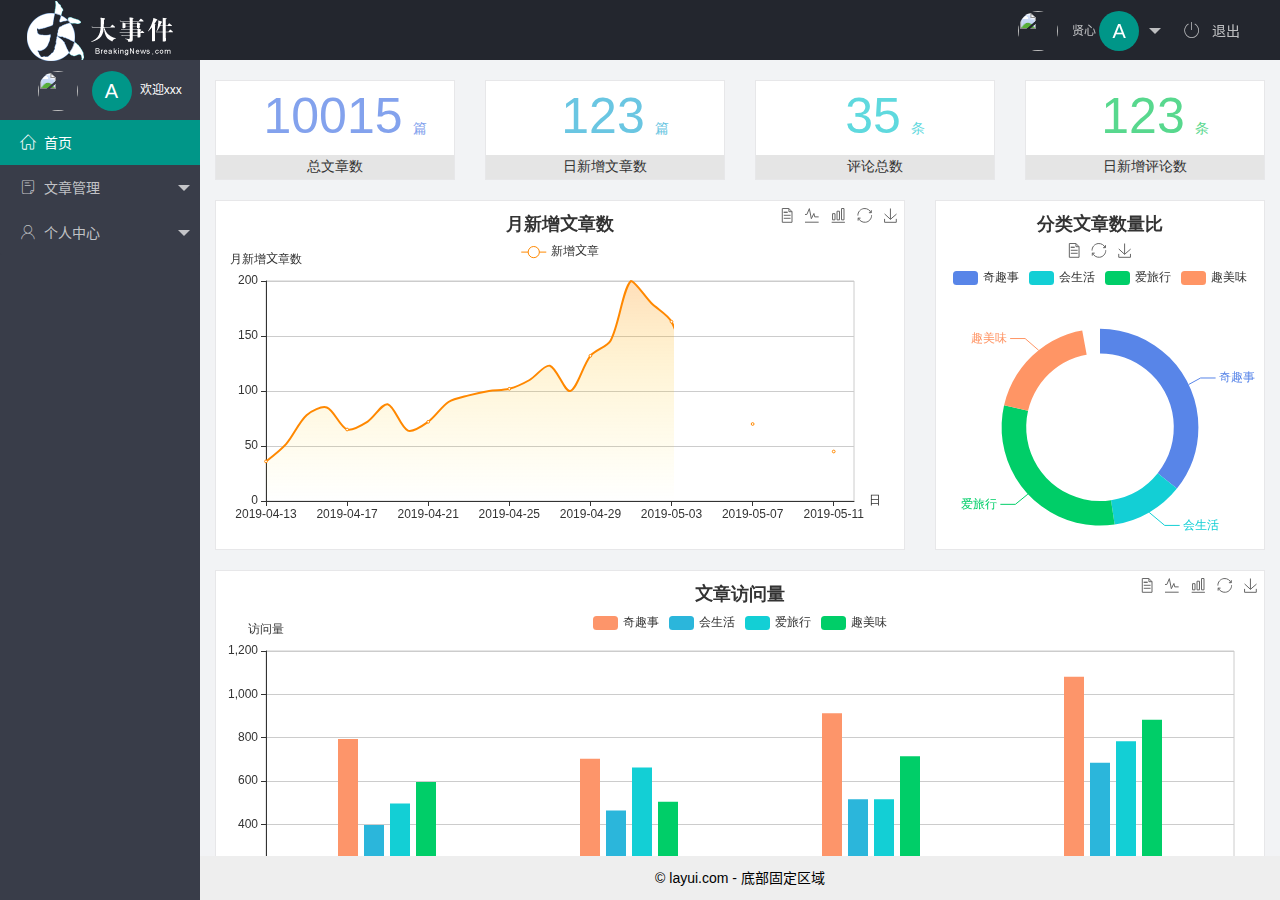
==== commit 60c1a5c9: "完成了个人中心的功能" ====
--- a/index.html
+++ b/index.html
@@ -25,12 +25,16 @@
                         <span class="text-avatar">A</span>
                     </a>
                     <dl class="layui-nav-child">
-                        <dd><a href="">基本资料</a></dd>
-                        <dd><a href="">更换头像</a></dd>
-                        <dd><a href="">重置密码</a></dd>
+                        <dd><a href="/home/user/user_info.html" target="fm">基本资料</a></dd>
+                        <dd><a href="/home/user/user_avatar.html" target="fm">更换头像</a></dd>
+                        <dd><a href="/home/user/user_pwd.html" target="fm">重置密码</a></dd>
                     </dl>
                 </li>
-                <li class="layui-nav-item"><a href="javascript:;" id="btnLogout"><span class="iconfont">&#xe865;</span>退出</a></li>
+                <li class="layui-nav-item">
+                    <a href="javascript:;" id="btnLogout">
+                        <span class="iconfont ">&#xe865;</span> 退出
+                    </a>
+                </li>
             </ul>
         </div>
 
@@ -57,9 +61,9 @@
                     <li class="layui-nav-item">
                         <a href="javascript:;"><span class="iconfont">&#xe614;</span>个人中心</a>
                         <dl class="layui-nav-child">
-                            <dd><a href="javascript:;"><i class="layui-icon layui-icon-app"></i>基本资料</a></dd>
-                            <dd><a href="javascript:;"><i class="layui-icon layui-icon-app"></i>更换头像</a></dd>
-                            <dd><a href="javascript:;"><i class="layui-icon layui-icon-set-sm"></i>重置密码</a></dd>
+                            <dd><a href="/home/user/user_info.html" target="fm"><i class="layui-icon layui-icon-app"></i>基本资料</a></dd>
+                            <dd><a href="/home/user/user_avatar.html" target="fm"><i class="layui-icon layui-icon-app"></i>更换头像</a></dd>
+                            <dd><a href="/home/user/user_pwd.html" target="fm"><i class="layui-icon layui-icon-set-sm"></i>重置密码</a></dd>
                         </dl>
                     </li>
 
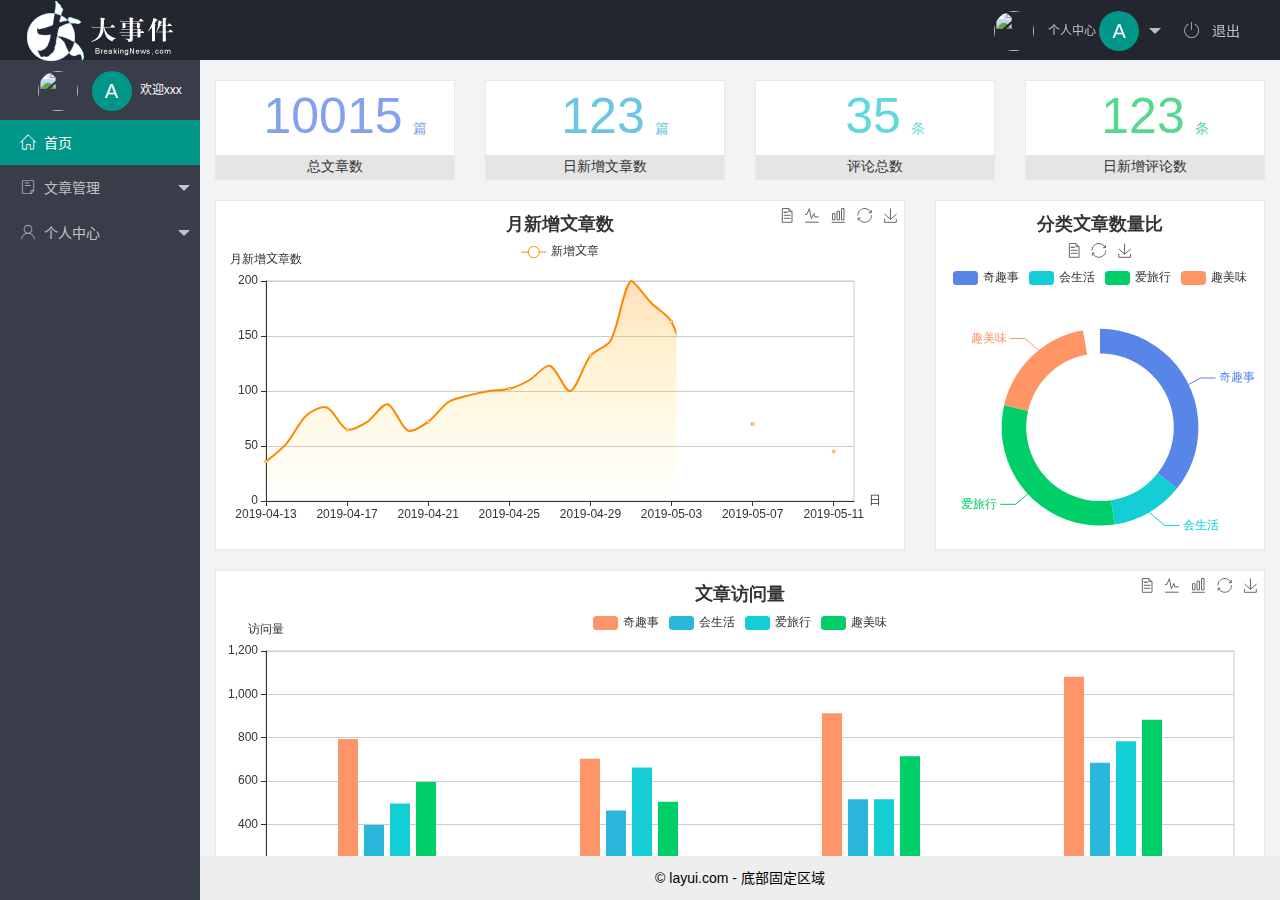
==== commit 8c4dd99c: "文章管理功能完成" ====
--- a/index.html
+++ b/index.html
@@ -21,7 +21,7 @@
                 <li class="layui-nav-item">
                     <!-- 顶部头像 -->
                     <a href="javascript:;" class="userinfo">
-                        <img src="http://t.cn/RCzsdCq" class="layui-nav-img"> 贤心
+                        <img src="http://t.cn/RCzsdCq" class="layui-nav-img"> 个人中心
                         <span class="text-avatar">A</span>
                     </a>
                     <dl class="layui-nav-child">
@@ -53,9 +53,9 @@
                     <li class="layui-nav-item">
                         <a class="" href="javascript:;"><span class="iconfont">&#xe615;</span>文章管理</a>
                         <dl class="layui-nav-child">
-                            <dd><a href="javascript:;"><i class="layui-icon layui-icon-app"></i> 文章类别</a></dd>
-                            <dd><a href="javascript:;"><i class="layui-icon layui-icon-list"></i>文章列表</a></dd>
-                            <dd><a href="javascript:;"><i class="layui-icon layui-icon-app"></i>发布文章</a></dd>
+                            <dd><a href="/home/article/art_cate.html" target="fm"><i class="layui-icon layui-icon-app"></i> 文章类别</a></dd>
+                            <dd><a id="art_list" href="/home/article/art_list.html" target="fm"><i class="layui-icon layui-icon-list"></i>文章列表</a></dd>
+                            <dd><a href="/home/article/art_pub.html" target="fm"><i class="layui-icon layui-icon-app"></i>发布文章</a></dd>
                         </dl>
                     </li>
                     <li class="layui-nav-item">
